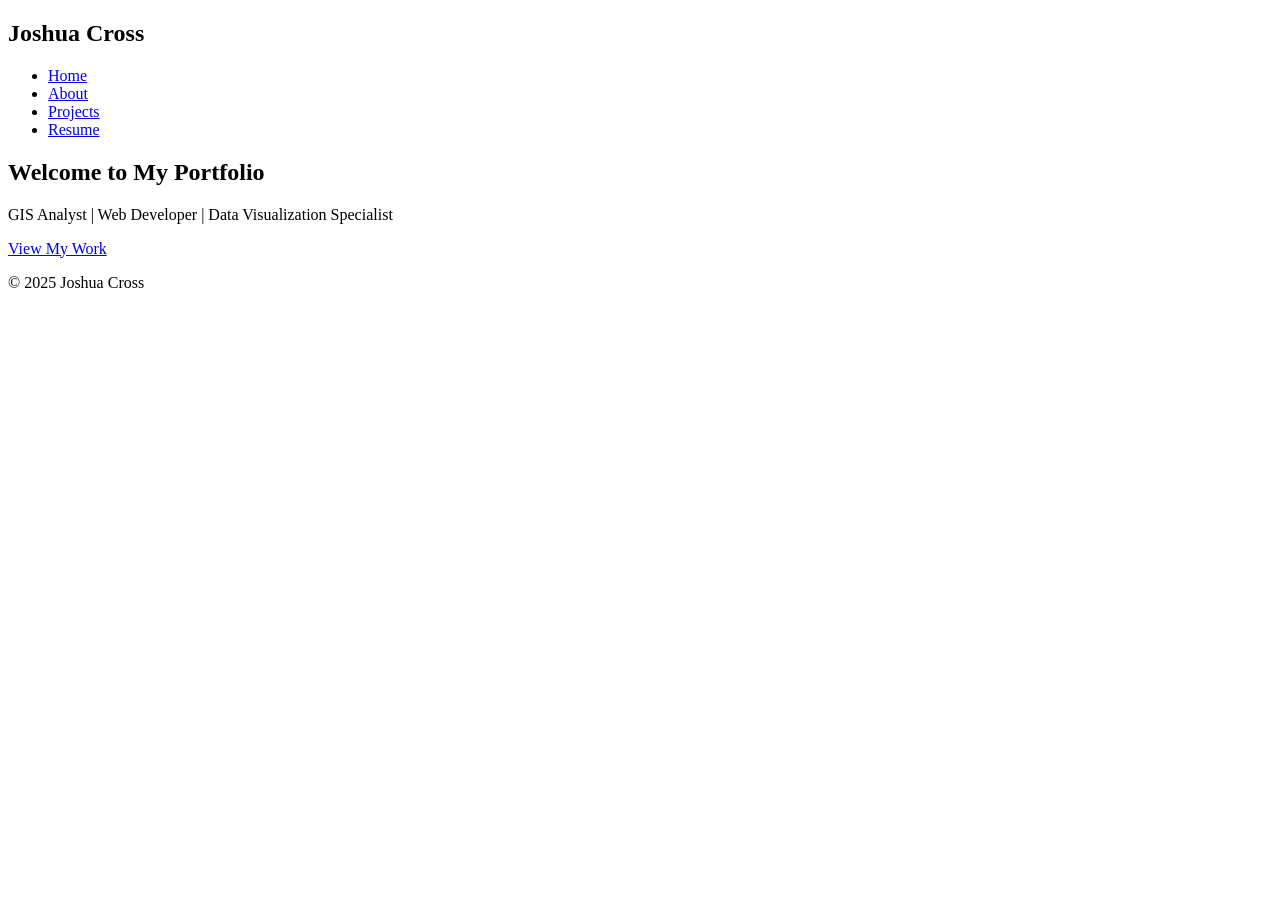
==== index.html @ 94232422 "Add files via upload" ====
<!DOCTYPE html>
<html lang="en">
<head>
  <meta charset="UTF-8">
  <meta name="viewport" content="width=device-width, initial-scale=1.0">
  <title>Joshua Cross - Portfolio</title>
  <link rel="stylesheet" href="portfolio-style.css">
</head>
<body>
  <nav>
    <div class="nav-container">
      <h1>Joshua Cross</h1>
      <ul>
        <li><a href="index.html">Home</a></li>
        <li><a href="about.html">About</a></li>
        <li><a href="projects.html">Projects</a></li>
        <li><a href="resume.html">Resume</a></li>
      </ul>
    </div>
  </nav>

  <section class="hero">
    <h2>Welcome to My Portfolio</h2>
    <p>GIS Analyst | Web Developer | Data Visualization Specialist</p>
    <a href="projects.html" class="btn">View My Work</a>
  </section>

  <footer>
    <p>&copy; 2025 Joshua Cross</p>
  </footer>
</body>
</html>
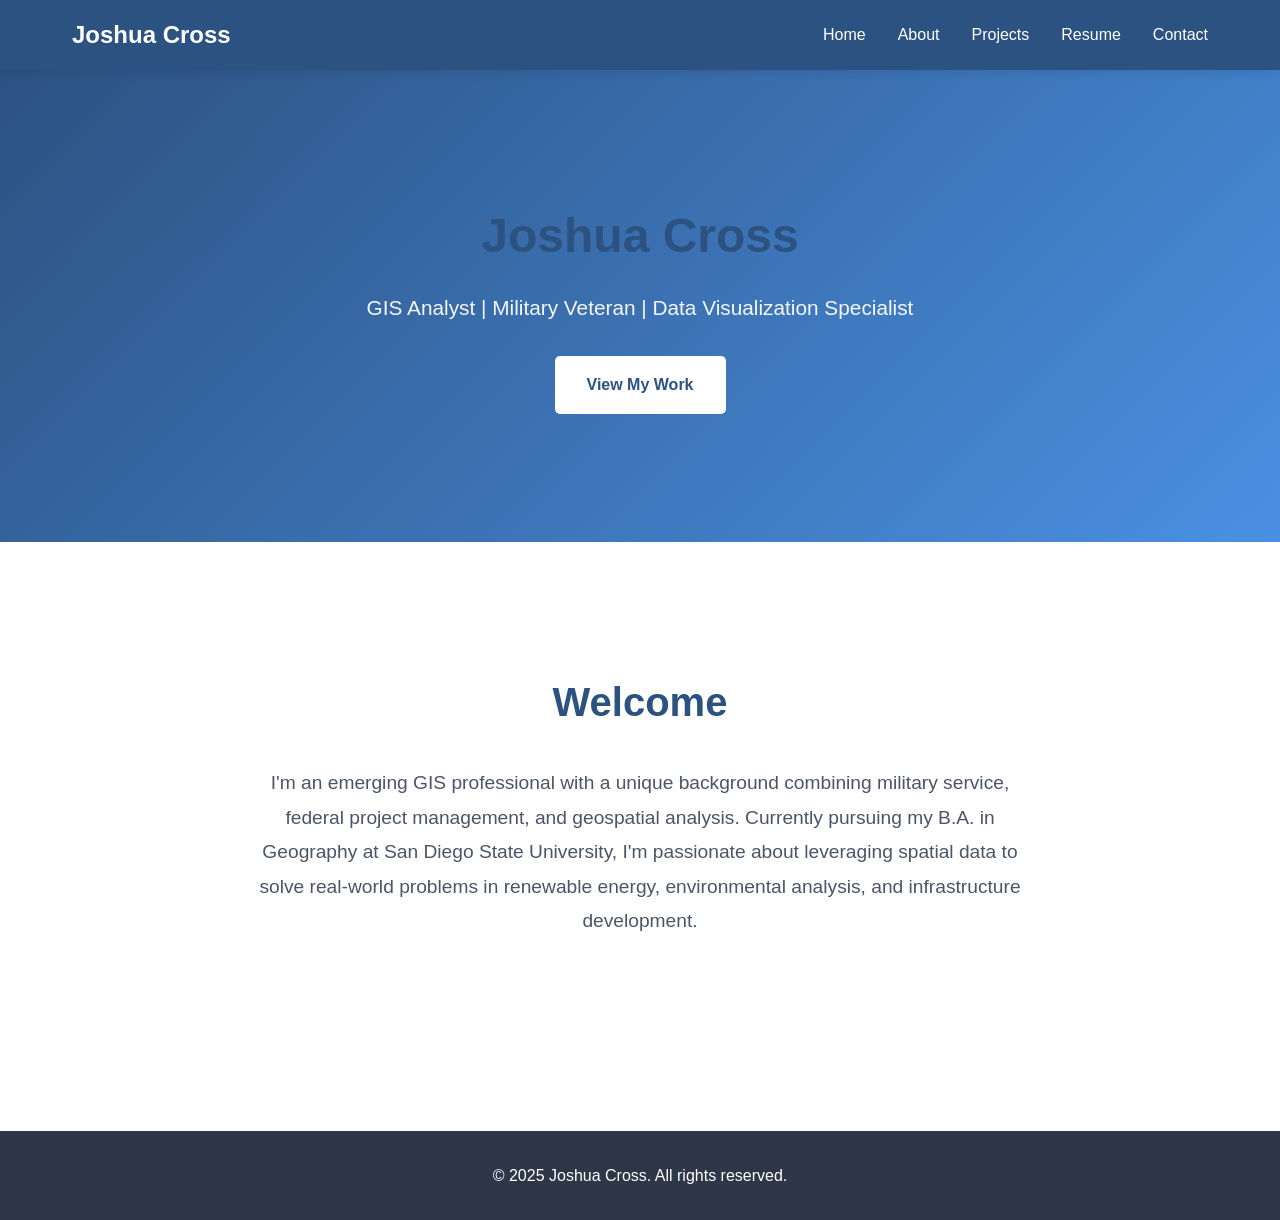
==== commit a9fc8e0b: "Add files via upload" ====
--- a/index.html
+++ b/index.html
@@ -1,32 +1,45 @@
-<!DOCTYPE html>
-<html lang="en">
-<head>
-  <meta charset="UTF-8">
-  <meta name="viewport" content="width=device-width, initial-scale=1.0">
-  <title>Joshua Cross - Portfolio</title>
-  <link rel="stylesheet" href="portfolio-style.css">
-</head>
-<body>
-  <nav>
-    <div class="nav-container">
-      <h1>Joshua Cross</h1>
-      <ul>
-        <li><a href="index.html">Home</a></li>
-        <li><a href="about.html">About</a></li>
-        <li><a href="projects.html">Projects</a></li>
-        <li><a href="resume.html">Resume</a></li>
-      </ul>
-    </div>
-  </nav>
-
-  <section class="hero">
-    <h2>Welcome to My Portfolio</h2>
-    <p>GIS Analyst | Web Developer | Data Visualization Specialist</p>
-    <a href="projects.html" class="btn">View My Work</a>
-  </section>
-
-  <footer>
-    <p>&copy; 2025 Joshua Cross</p>
-  </footer>
-</body>
-</html>+<!DOCTYPE html>
+<html lang="en">
+<head>
+  <meta charset="UTF-8">
+  <meta name="viewport" content="width=device-width, initial-scale=1.0">
+  <title>Joshua Cross - GIS Analyst Portfolio</title>
+  <link rel="stylesheet" href="portfolio-style.css">
+</head>
+<body>
+  <nav>
+    <div class="nav-container">
+      <h1>Joshua Cross</h1>
+      <ul>
+        <li><a href="index.html">Home</a></li>
+        <li><a href="about.html">About</a></li>
+        <li><a href="projects.html">Projects</a></li>
+        <li><a href="resume.html">Resume</a></li>
+        <li><a href="contact.html">Contact</a></li>
+      </ul>
+    </div>
+  </nav>
+
+  <section class="hero">
+    <h2>Joshua Cross</h2>
+    <p>GIS Analyst | Military Veteran | Data Visualization Specialist</p>
+    <a href="projects.html" class="btn">View My Work</a>
+  </section>
+
+  <div class="container">
+    <section>
+      <h2>Welcome</h2>
+      <p style="text-align: center; font-size: 1.2rem; color: #4a5568; max-width: 800px; margin: 0 auto; line-height: 1.8;">
+        I'm an emerging GIS professional with a unique background combining military service, 
+        federal project management, and geospatial analysis. Currently pursuing my B.A. in Geography 
+        at San Diego State University, I'm passionate about leveraging spatial data to solve 
+        real-world problems in renewable energy, environmental analysis, and infrastructure development.
+      </p>
+    </section>
+  </div>
+
+  <footer>
+    <p>&copy; 2025 Joshua Cross. All rights reserved.</p>
+  </footer>
+</body>
+</html>
--- a/portfolio-style.css
+++ b/portfolio-style.css
@@ -0,0 +1,379 @@
+/* Portfolio Website Styles - Professional Blue/Gray Theme */
+
+* {
+  margin: 0;
+  padding: 0;
+  box-sizing: border-box;
+}
+
+:root {
+  --primary-blue: #2c5282;
+  --secondary-blue: #4a90e2;
+  --dark-gray: #2d3748;
+  --medium-gray: #4a5568;
+  --light-gray: #e2e8f0;
+  --accent-blue: #3182ce;
+  --white: #ffffff;
+  --text-dark: #1a202c;
+}
+
+body {
+  font-family: 'Segoe UI', Tahoma, Geneva, Verdana, sans-serif;
+  line-height: 1.6;
+  color: var(--text-dark);
+  background-color: var(--white);
+}
+
+/* Navigation */
+nav {
+  background-color: var(--primary-blue);
+  padding: 1rem 0;
+  box-shadow: 0 2px 10px rgba(0,0,0,0.1);
+  position: sticky;
+  top: 0;
+  z-index: 100;
+}
+
+.nav-container {
+  max-width: 1200px;
+  margin: 0 auto;
+  padding: 0 2rem;
+  display: flex;
+  justify-content: space-between;
+  align-items: center;
+}
+
+nav h1 {
+  color: var(--white);
+  font-size: 1.5rem;
+  font-weight: 600;
+}
+
+nav ul {
+  list-style: none;
+  display: flex;
+  gap: 2rem;
+}
+
+nav a {
+  color: var(--white);
+  text-decoration: none;
+  font-weight: 500;
+  transition: color 0.3s;
+  font-size: 1rem;
+}
+
+nav a:hover {
+  color: var(--light-gray);
+}
+
+/* Hero Section */
+.hero {
+  background: linear-gradient(135deg, var(--primary-blue) 0%, var(--secondary-blue) 100%);
+  color: var(--white);
+  text-align: center;
+  padding: 8rem 2rem;
+}
+
+.hero h2 {
+  font-size: 3rem;
+  margin-bottom: 1rem;
+  font-weight: 700;
+}
+
+.hero p {
+  font-size: 1.3rem;
+  margin-bottom: 2rem;
+  opacity: 0.95;
+}
+
+.btn {
+  display: inline-block;
+  background-color: var(--white);
+  color: var(--primary-blue);
+  padding: 1rem 2rem;
+  border-radius: 5px;
+  text-decoration: none;
+  font-weight: 600;
+  transition: transform 0.3s, box-shadow 0.3s;
+}
+
+.btn:hover {
+  transform: translateY(-2px);
+  box-shadow: 0 5px 20px rgba(0,0,0,0.2);
+}
+
+/* Container */
+.container {
+  max-width: 1200px;
+  margin: 0 auto;
+  padding: 4rem 2rem;
+}
+
+/* Section Styles */
+section {
+  margin-bottom: 4rem;
+}
+
+h2 {
+  color: var(--primary-blue);
+  font-size: 2.5rem;
+  margin-bottom: 2rem;
+  text-align: center;
+  font-weight: 600;
+}
+
+h3 {
+  color: var(--dark-gray);
+  font-size: 1.5rem;
+  margin-bottom: 1rem;
+  font-weight: 600;
+}
+
+/* About Section */
+.about-content {
+  display: grid;
+  grid-template-columns: 1fr 1fr;
+  gap: 3rem;
+  align-items: start;
+}
+
+.about-text {
+  font-size: 1.1rem;
+  line-height: 1.8;
+  color: var(--medium-gray);
+}
+
+.skills-list {
+  list-style: none;
+  display: grid;
+  grid-template-columns: 1fr 1fr;
+  gap: 1rem;
+}
+
+.skills-list li {
+  background-color: var(--light-gray);
+  padding: 0.8rem 1rem;
+  border-radius: 5px;
+  color: var(--dark-gray);
+  font-weight: 500;
+}
+
+.skills-list li:before {
+  content: "✓ ";
+  color: var(--accent-blue);
+  font-weight: bold;
+  margin-right: 0.5rem;
+}
+
+/* Projects Grid */
+.projects-grid {
+  display: grid;
+  grid-template-columns: repeat(auto-fit, minmax(300px, 1fr));
+  gap: 2rem;
+  margin-top: 3rem;
+}
+
+.project-card {
+  background-color: var(--white);
+  border-radius: 10px;
+  box-shadow: 0 4px 15px rgba(0,0,0,0.1);
+  overflow: hidden;
+  transition: transform 0.3s, box-shadow 0.3s;
+}
+
+.project-card:hover {
+  transform: translateY(-5px);
+  box-shadow: 0 8px 25px rgba(0,0,0,0.15);
+}
+
+.project-header {
+  background: linear-gradient(135deg, var(--primary-blue) 0%, var(--secondary-blue) 100%);
+  color: var(--white);
+  padding: 1.5rem;
+}
+
+.project-header h3 {
+  color: var(--white);
+  margin-bottom: 0.5rem;
+}
+
+.project-body {
+  padding: 1.5rem;
+}
+
+.project-body p {
+  color: var(--medium-gray);
+  margin-bottom: 1rem;
+  line-height: 1.6;
+}
+
+.project-link {
+  display: inline-block;
+  color: var(--accent-blue);
+  text-decoration: none;
+  font-weight: 600;
+  transition: color 0.3s;
+}
+
+.project-link:hover {
+  color: var(--primary-blue);
+}
+
+.project-status {
+  display: inline-block;
+  background-color: var(--light-gray);
+  color: var(--dark-gray);
+  padding: 0.3rem 0.8rem;
+  border-radius: 15px;
+  font-size: 0.85rem;
+  font-weight: 500;
+}
+
+/* Resume Section */
+.resume-section {
+  background-color: var(--light-gray);
+  padding: 2rem;
+  border-radius: 10px;
+  margin-bottom: 3rem;
+}
+
+.resume-section h3 {
+  color: var(--primary-blue);
+  border-bottom: 2px solid var(--accent-blue);
+  padding-bottom: 0.5rem;
+  margin-bottom: 1.5rem;
+}
+
+.job {
+  margin-bottom: 2rem;
+  padding-bottom: 1.5rem;
+  border-bottom: 1px solid #cbd5e0;
+}
+
+.job:last-child {
+  border-bottom: none;
+}
+
+.job-header {
+  display: flex;
+  justify-content: space-between;
+  align-items: baseline;
+  margin-bottom: 0.5rem;
+}
+
+.job-title {
+  font-size: 1.2rem;
+  color: var(--dark-gray);
+  font-weight: 600;
+}
+
+.job-company {
+  color: var(--accent-blue);
+  font-weight: 500;
+}
+
+.job-date {
+  color: var(--medium-gray);
+  font-style: italic;
+}
+
+.job-description {
+  color: var(--medium-gray);
+  line-height: 1.6;
+  margin-top: 0.5rem;
+}
+
+.job-description ul {
+  margin-left: 1.5rem;
+  margin-top: 0.5rem;
+}
+
+.job-description li {
+  margin-bottom: 0.5rem;
+}
+
+/* Contact Section */
+.contact-info {
+  text-align: center;
+  background-color: var(--light-gray);
+  padding: 3rem;
+  border-radius: 10px;
+}
+
+.contact-links {
+  display: flex;
+  justify-content: center;
+  gap: 2rem;
+  margin-top: 2rem;
+  flex-wrap: wrap;
+}
+
+.contact-btn {
+  display: inline-flex;
+  align-items: center;
+  background-color: var(--primary-blue);
+  color: var(--white);
+  padding: 1rem 2rem;
+  border-radius: 5px;
+  text-decoration: none;
+  font-weight: 600;
+  transition: background-color 0.3s, transform 0.3s;
+}
+
+.contact-btn:hover {
+  background-color: var(--accent-blue);
+  transform: translateY(-2px);
+}
+
+/* Footer */
+footer {
+  background-color: var(--dark-gray);
+  color: var(--white);
+  text-align: center;
+  padding: 2rem;
+  margin-top: 4rem;
+}
+
+/* Responsive Design */
+@media (max-width: 768px) {
+  .nav-container {
+    flex-direction: column;
+    gap: 1rem;
+  }
+  
+  nav ul {
+    flex-wrap: wrap;
+    justify-content: center;
+  }
+  
+  .hero h2 {
+    font-size: 2rem;
+  }
+  
+  .hero p {
+    font-size: 1.1rem;
+  }
+  
+  .about-content {
+    grid-template-columns: 1fr;
+  }
+  
+  .skills-list {
+    grid-template-columns: 1fr;
+  }
+  
+  .projects-grid {
+    grid-template-columns: 1fr;
+  }
+  
+  .job-header {
+    flex-direction: column;
+    align-items: flex-start;
+  }
+  
+  .contact-links {
+    flex-direction: column;
+    gap: 1rem;
+  }
+}
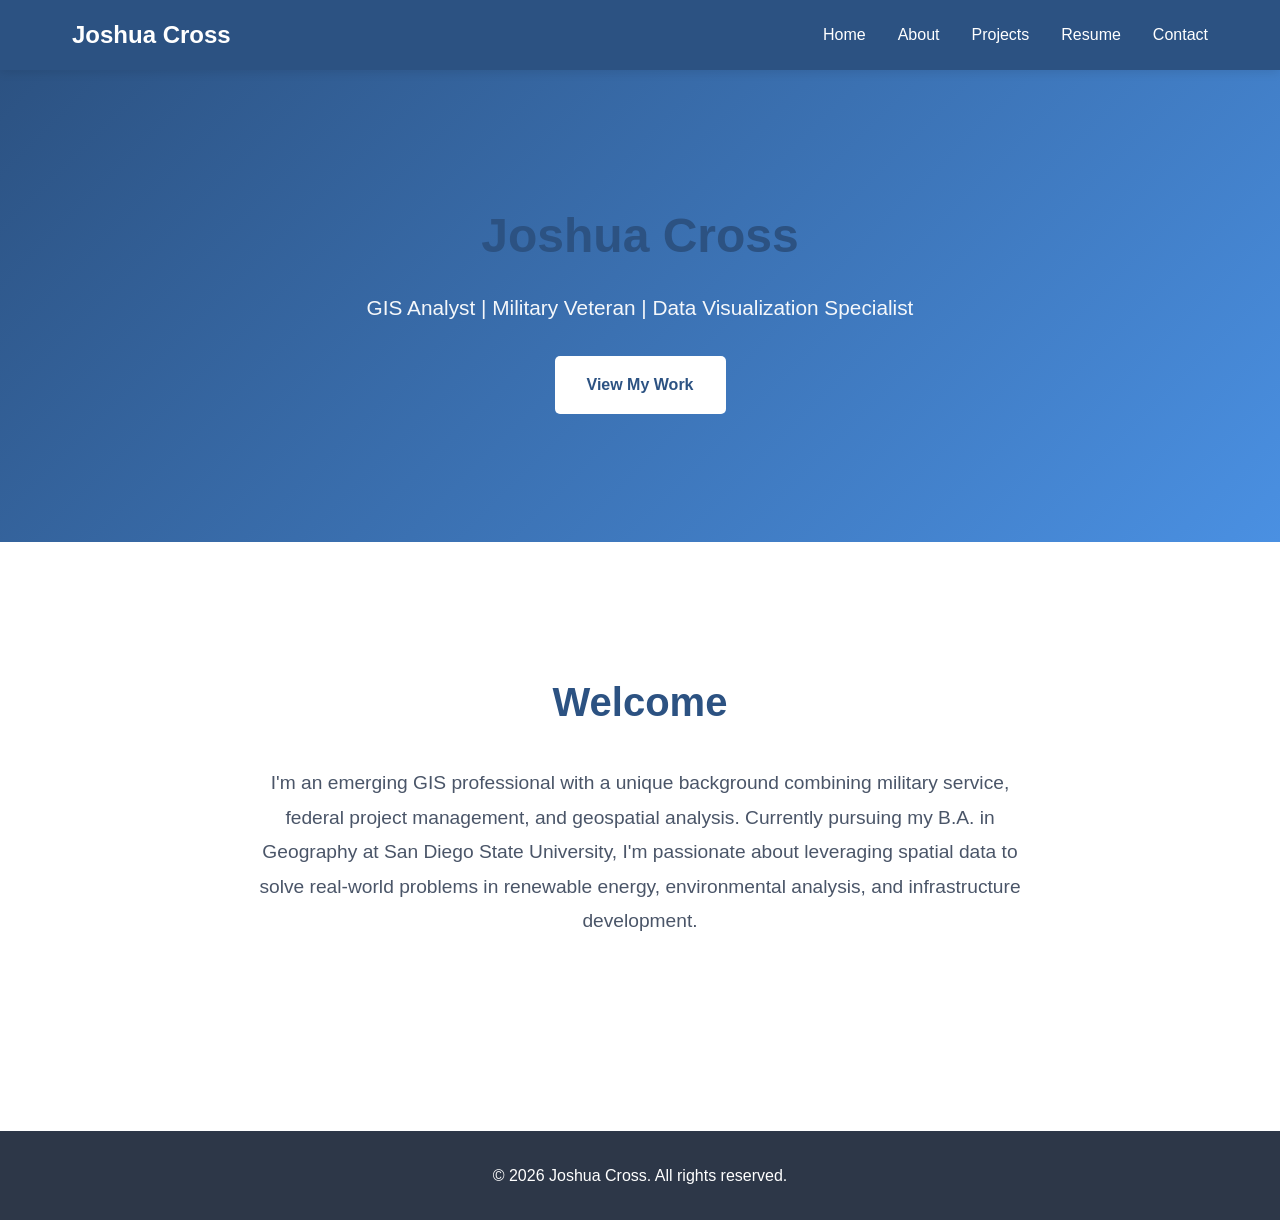
==== commit b3696b9b: "Update copyright year in footer to 2026" ====
--- a/index.html
+++ b/index.html
@@ -39,7 +39,7 @@
   </div>
 
   <footer>
-    <p>&copy; 2025 Joshua Cross. All rights reserved.</p>
+    <p>&copy; 2026 Joshua Cross. All rights reserved.</p>
   </footer>
 </body>
 </html>
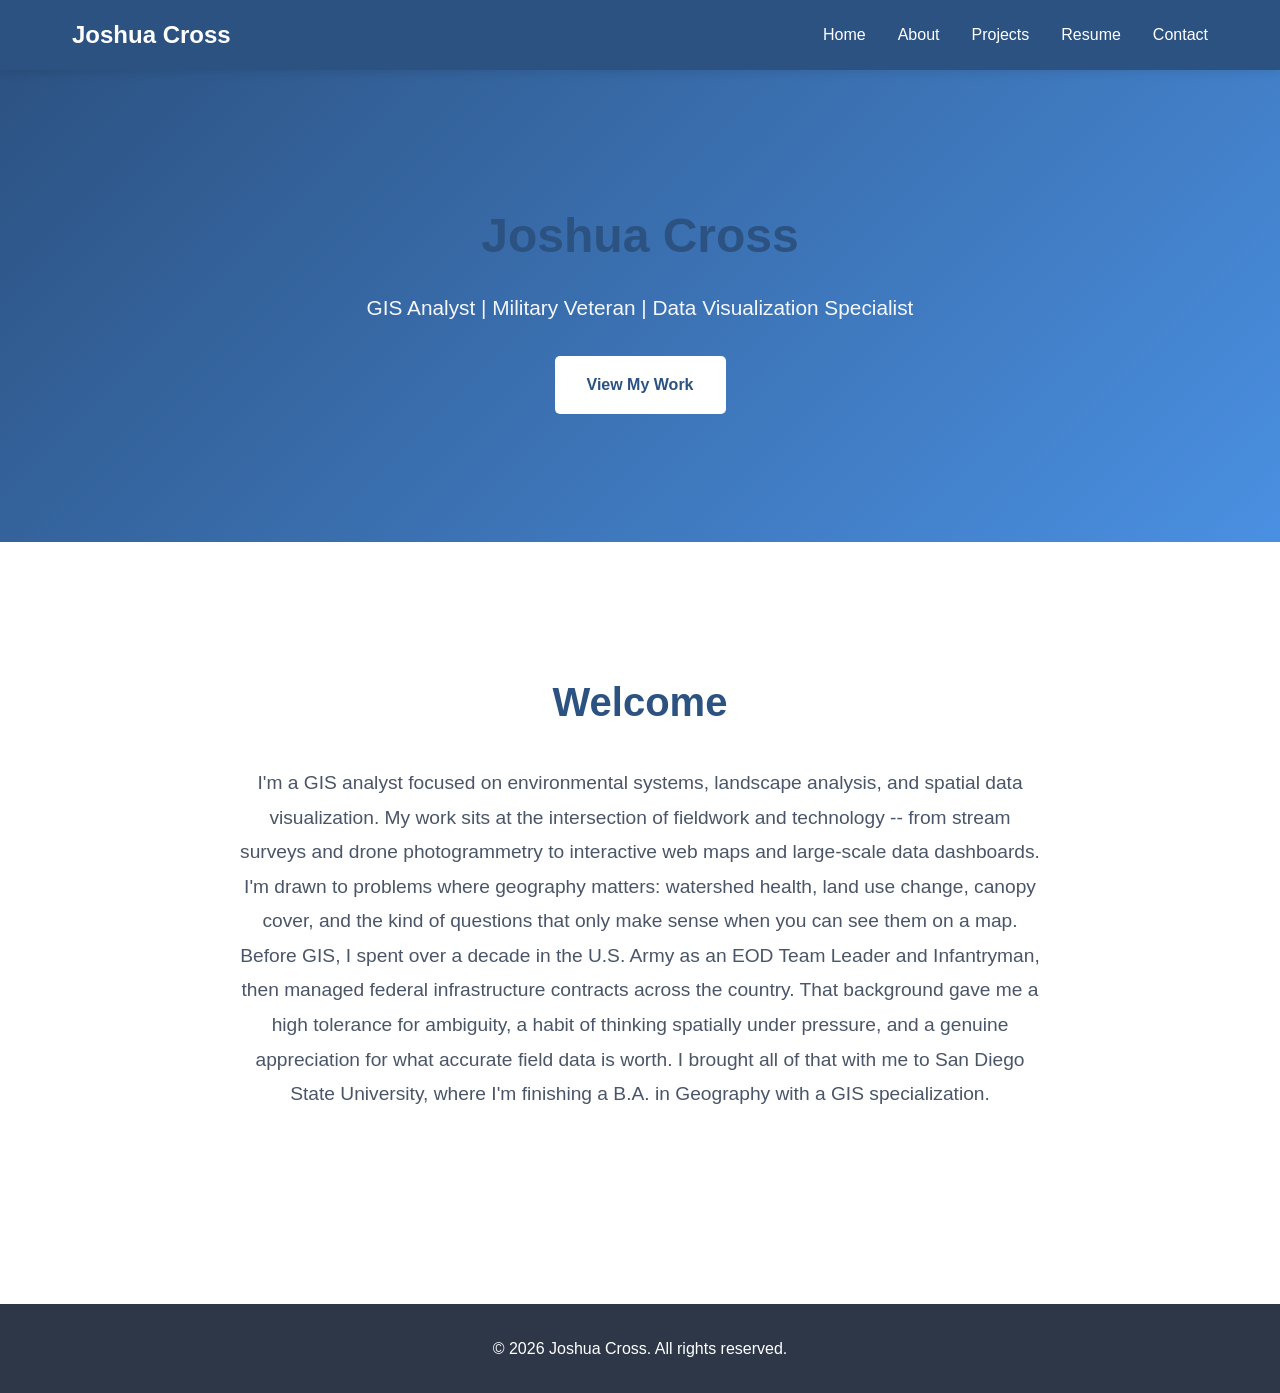
==== commit 86354582: "Revise personal introduction in index.html" ====
--- a/index.html
+++ b/index.html
@@ -30,10 +30,18 @@
     <section>
       <h2>Welcome</h2>
       <p style="text-align: center; font-size: 1.2rem; color: #4a5568; max-width: 800px; margin: 0 auto; line-height: 1.8;">
-        I'm an emerging GIS professional with a unique background combining military service, 
-        federal project management, and geospatial analysis. Currently pursuing my B.A. in Geography 
-        at San Diego State University, I'm passionate about leveraging spatial data to solve 
-        real-world problems in renewable energy, environmental analysis, and infrastructure development.
+        I'm a GIS analyst focused on environmental systems, landscape analysis,
+        and spatial data visualization. My work sits at the intersection of 
+        fieldwork and technology -- from stream surveys and drone photogrammetry 
+        to interactive web maps and large-scale data dashboards. I'm drawn to problems 
+        where geography matters: watershed health, land use change, canopy cover, 
+        and the kind of questions that only make sense when you can see them on a map.
+        Before GIS, I spent over a decade in the U.S. Army as an EOD Team Leader and Infantryman, 
+        then managed federal infrastructure contracts across the country. That background 
+        gave me a high tolerance for ambiguity, a habit of thinking spatially under pressure, 
+        and a genuine appreciation for what accurate field data is worth. I brought all of 
+        that with me to San Diego State University, where I'm finishing a B.A. in Geography 
+        with a GIS specialization.
       </p>
     </section>
   </div>
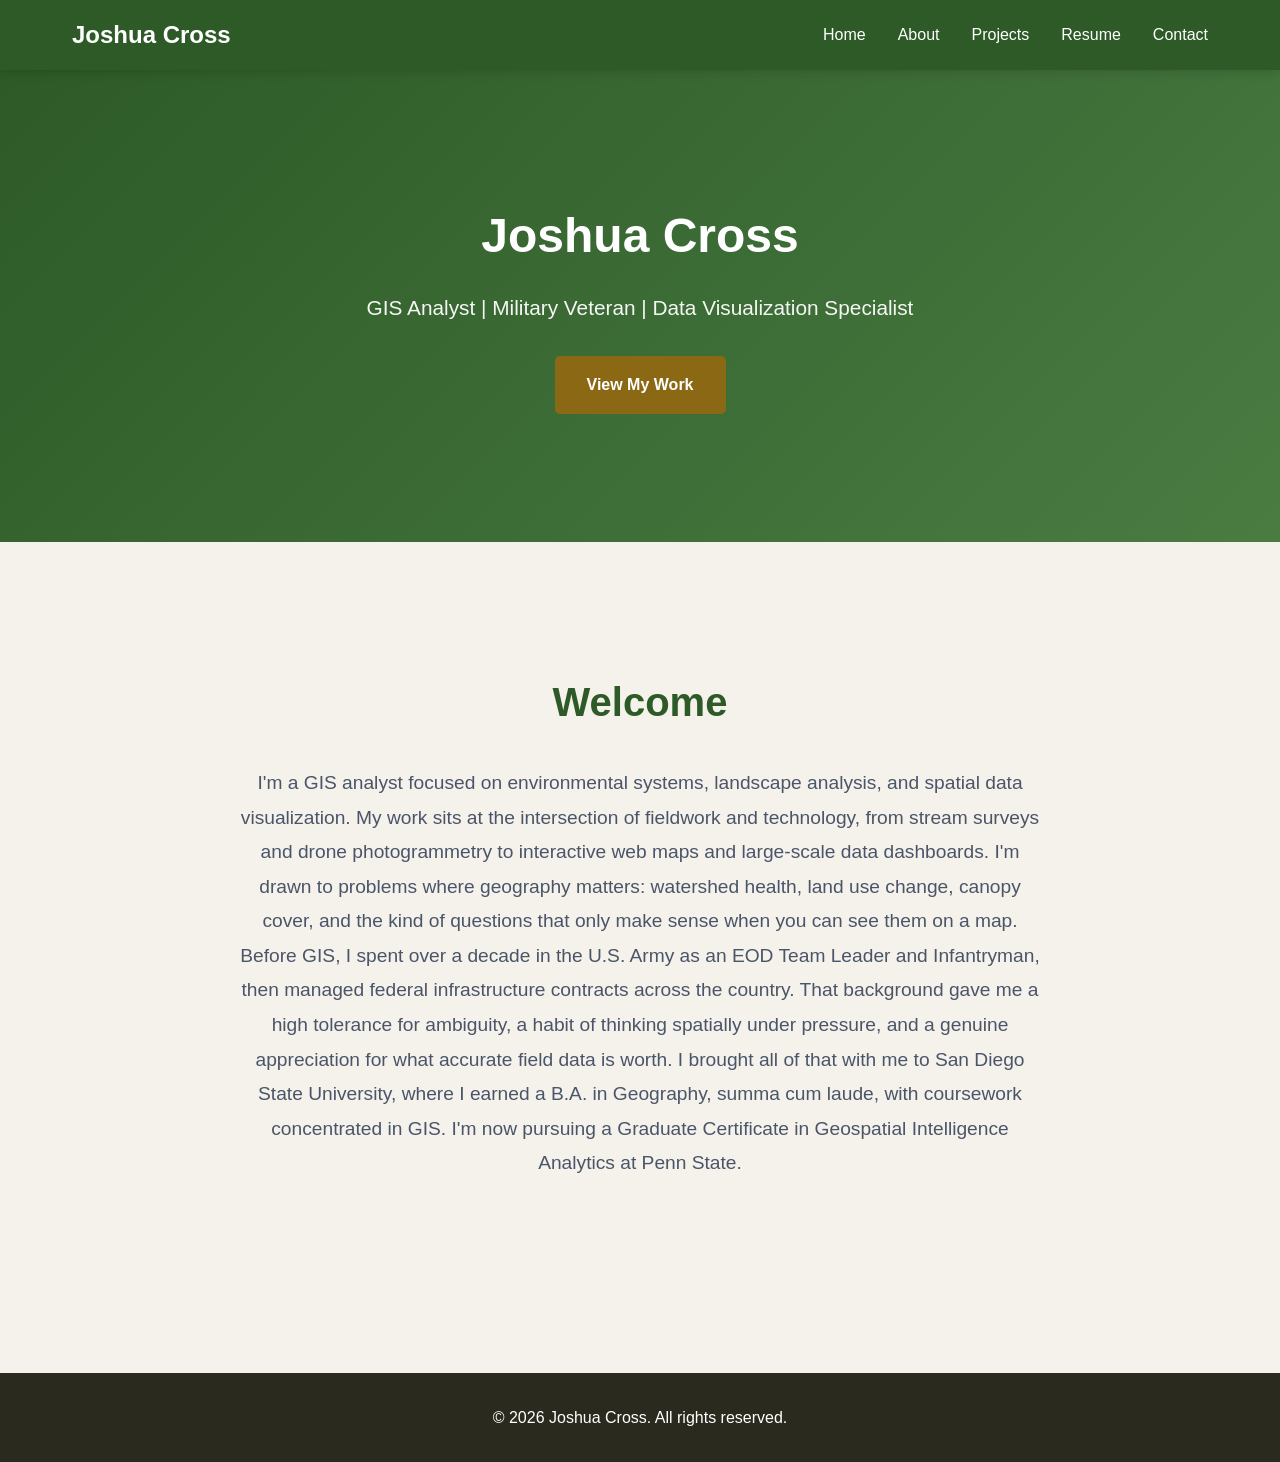
==== commit 96cc216b: "Update graduation status, add Penn State GEOINT certificate, move to Spokane, feature SIGACTS Co-Aut" ====
--- a/index.html
+++ b/index.html
@@ -32,7 +32,7 @@
       <p style="text-align: center; font-size: 1.2rem; color: #4a5568; max-width: 800px; margin: 0 auto; line-height: 1.8;">
         I'm a GIS analyst focused on environmental systems, landscape analysis,
         and spatial data visualization. My work sits at the intersection of 
-        fieldwork and technology -- from stream surveys and drone photogrammetry 
+        fieldwork and technology, from stream surveys and drone photogrammetry
         to interactive web maps and large-scale data dashboards. I'm drawn to problems 
         where geography matters: watershed health, land use change, canopy cover, 
         and the kind of questions that only make sense when you can see them on a map.
@@ -40,8 +40,9 @@
         then managed federal infrastructure contracts across the country. That background 
         gave me a high tolerance for ambiguity, a habit of thinking spatially under pressure, 
         and a genuine appreciation for what accurate field data is worth. I brought all of 
-        that with me to San Diego State University, where I'm finishing a B.A. in Geography 
-        with a GIS specialization.
+        that with me to San Diego State University, where I earned a B.A. in Geography,
+        summa cum laude, with coursework concentrated in GIS. I'm now pursuing a Graduate
+        Certificate in Geospatial Intelligence Analytics at Penn State.
       </p>
     </section>
   </div>
--- a/portfolio-style.css
+++ b/portfolio-style.css
@@ -1,4 +1,4 @@
-/* Portfolio Website Styles - Professional Blue/Gray Theme */
+/* Portfolio Website Styles - Forest Green / Earth Brown Theme */
 
 * {
   margin: 0;
@@ -7,28 +7,31 @@
 }
 
 :root {
-  --primary-blue: #2c5282;
-  --secondary-blue: #4a90e2;
-  --dark-gray: #2d3748;
-  --medium-gray: #4a5568;
-  --light-gray: #e2e8f0;
-  --accent-blue: #3182ce;
+  --primary-green: #2d5a27;
+  --secondary-green: #4a7c42;
+  --dark-gray: #2a2a1e;
+  --medium-gray: #4a4a38;
+  --light-surface: #eae6dd;
+  --accent-brown: #8b6914;
+  --accent-tan: #c49a3c;
   --white: #ffffff;
-  --text-dark: #1a202c;
+  --bg: #f5f2ec;
+  --text-dark: #1e1e16;
+  --border: #c8c2b0;
 }
 
 body {
   font-family: 'Segoe UI', Tahoma, Geneva, Verdana, sans-serif;
   line-height: 1.6;
   color: var(--text-dark);
-  background-color: var(--white);
+  background-color: var(--bg);
 }
 
 /* Navigation */
 nav {
-  background-color: var(--primary-blue);
+  background-color: var(--primary-green);
   padding: 1rem 0;
-  box-shadow: 0 2px 10px rgba(0,0,0,0.1);
+  box-shadow: 0 2px 10px rgba(0,0,0,0.15);
   position: sticky;
   top: 0;
   z-index: 100;
@@ -64,12 +67,12 @@
 }
 
 nav a:hover {
-  color: var(--light-gray);
+  color: var(--accent-tan);
 }
 
 /* Hero Section */
 .hero {
-  background: linear-gradient(135deg, var(--primary-blue) 0%, var(--secondary-blue) 100%);
+  background: linear-gradient(135deg, var(--primary-green) 0%, var(--secondary-green) 100%);
   color: var(--white);
   text-align: center;
   padding: 8rem 2rem;
@@ -79,6 +82,7 @@
   font-size: 3rem;
   margin-bottom: 1rem;
   font-weight: 700;
+  color: var(--white);
 }
 
 .hero p {
@@ -89,16 +93,17 @@
 
 .btn {
   display: inline-block;
-  background-color: var(--white);
-  color: var(--primary-blue);
+  background-color: var(--accent-brown);
+  color: var(--white);
   padding: 1rem 2rem;
   border-radius: 5px;
   text-decoration: none;
   font-weight: 600;
-  transition: transform 0.3s, box-shadow 0.3s;
+  transition: transform 0.3s, box-shadow 0.3s, background-color 0.3s;
 }
 
 .btn:hover {
+  background-color: var(--accent-tan);
   transform: translateY(-2px);
   box-shadow: 0 5px 20px rgba(0,0,0,0.2);
 }
@@ -116,7 +121,7 @@
 }
 
 h2 {
-  color: var(--primary-blue);
+  color: var(--primary-green);
   font-size: 2.5rem;
   margin-bottom: 2rem;
   text-align: center;
@@ -144,6 +149,36 @@
   color: var(--medium-gray);
 }
 
+/* Skills Categories */
+.skills-categories {
+  display: flex;
+  flex-direction: column;
+  gap: 1.5rem;
+}
+
+.skill-category {
+  background-color: var(--light-surface);
+  border-left: 4px solid var(--primary-green);
+  border-radius: 0 6px 6px 0;
+  padding: 1rem 1.25rem;
+}
+
+.skill-category h4 {
+  color: var(--primary-green);
+  font-size: 0.85rem;
+  font-weight: 700;
+  text-transform: uppercase;
+  letter-spacing: 0.06em;
+  margin-bottom: 0.6rem;
+}
+
+.skill-category p {
+  color: var(--medium-gray);
+  font-size: 0.95rem;
+  line-height: 1.6;
+}
+
+/* Legacy flat skills list -- kept for any pages still using it */
 .skills-list {
   list-style: none;
   display: grid;
@@ -152,7 +187,7 @@
 }
 
 .skills-list li {
-  background-color: var(--light-gray);
+  background-color: var(--light-surface);
   padding: 0.8rem 1rem;
   border-radius: 5px;
   color: var(--dark-gray);
@@ -161,7 +196,7 @@
 
 .skills-list li:before {
   content: "✓ ";
-  color: var(--accent-blue);
+  color: var(--primary-green);
   font-weight: bold;
   margin-right: 0.5rem;
 }
@@ -177,18 +212,18 @@
 .project-card {
   background-color: var(--white);
   border-radius: 10px;
-  box-shadow: 0 4px 15px rgba(0,0,0,0.1);
+  box-shadow: 0 4px 15px rgba(0,0,0,0.08);
   overflow: hidden;
   transition: transform 0.3s, box-shadow 0.3s;
 }
 
 .project-card:hover {
   transform: translateY(-5px);
-  box-shadow: 0 8px 25px rgba(0,0,0,0.15);
+  box-shadow: 0 8px 25px rgba(0,0,0,0.13);
 }
 
 .project-header {
-  background: linear-gradient(135deg, var(--primary-blue) 0%, var(--secondary-blue) 100%);
+  background: linear-gradient(135deg, var(--primary-green) 0%, var(--secondary-green) 100%);
   color: var(--white);
   padding: 1.5rem;
 }
@@ -210,19 +245,19 @@
 
 .project-link {
   display: inline-block;
-  color: var(--accent-blue);
+  color: var(--accent-brown);
   text-decoration: none;
   font-weight: 600;
   transition: color 0.3s;
 }
 
 .project-link:hover {
-  color: var(--primary-blue);
+  color: var(--primary-green);
 }
 
 .project-status {
   display: inline-block;
-  background-color: var(--light-gray);
+  background-color: var(--light-surface);
   color: var(--dark-gray);
   padding: 0.3rem 0.8rem;
   border-radius: 15px;
@@ -232,15 +267,15 @@
 
 /* Resume Section */
 .resume-section {
-  background-color: var(--light-gray);
+  background-color: var(--light-surface);
   padding: 2rem;
   border-radius: 10px;
   margin-bottom: 3rem;
 }
 
 .resume-section h3 {
-  color: var(--primary-blue);
-  border-bottom: 2px solid var(--accent-blue);
+  color: var(--primary-green);
+  border-bottom: 2px solid var(--accent-brown);
   padding-bottom: 0.5rem;
   margin-bottom: 1.5rem;
 }
@@ -248,7 +283,7 @@
 .job {
   margin-bottom: 2rem;
   padding-bottom: 1.5rem;
-  border-bottom: 1px solid #cbd5e0;
+  border-bottom: 1px solid var(--border);
 }
 
 .job:last-child {
@@ -269,7 +304,7 @@
 }
 
 .job-company {
-  color: var(--accent-blue);
+  color: var(--accent-brown);
   font-weight: 500;
 }
 
@@ -296,7 +331,7 @@
 /* Contact Section */
 .contact-info {
   text-align: center;
-  background-color: var(--light-gray);
+  background-color: var(--light-surface);
   padding: 3rem;
   border-radius: 10px;
 }
@@ -312,7 +347,7 @@
 .contact-btn {
   display: inline-flex;
   align-items: center;
-  background-color: var(--primary-blue);
+  background-color: var(--primary-green);
   color: var(--white);
   padding: 1rem 2rem;
   border-radius: 5px;
@@ -322,7 +357,7 @@
 }
 
 .contact-btn:hover {
-  background-color: var(--accent-blue);
+  background-color: var(--secondary-green);
   transform: translateY(-2px);
 }
 
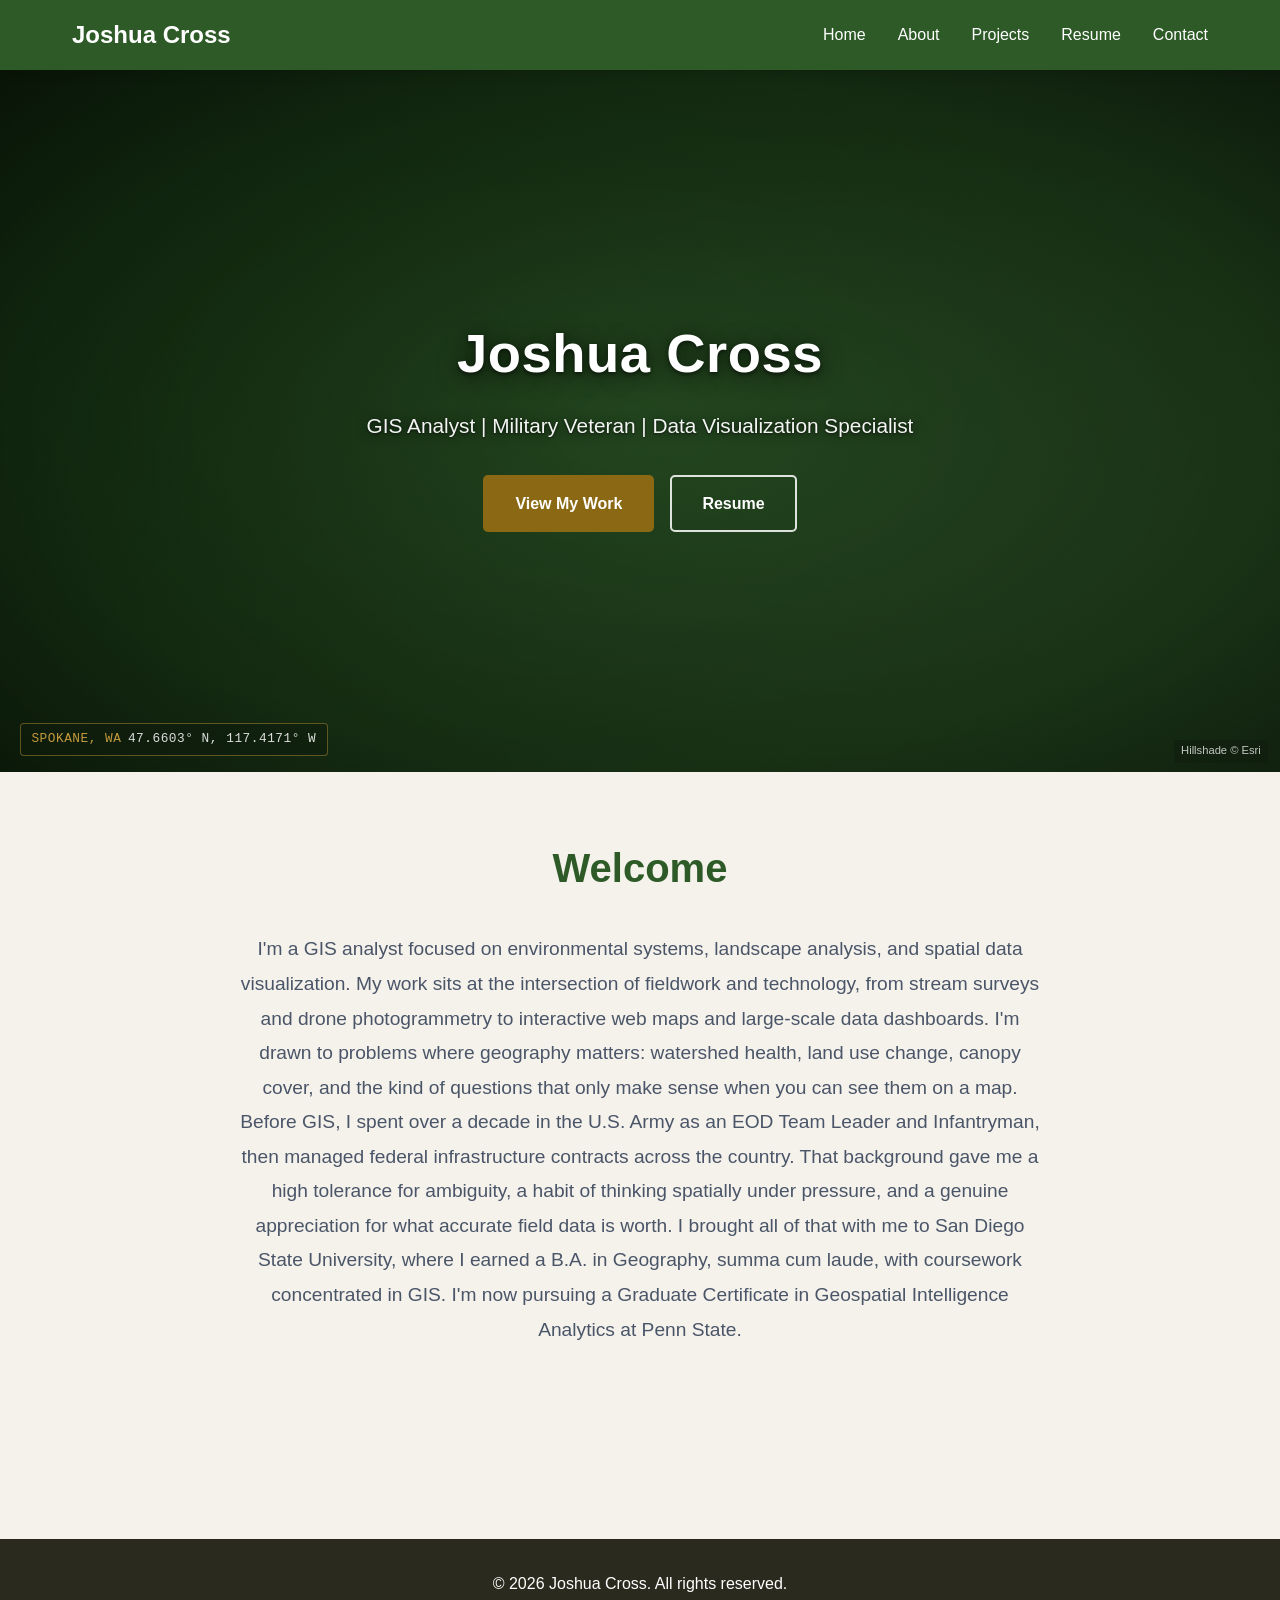
==== commit 79a406a4: "Make the drifting hillshade map hero the home page Co-Authored-By: Claude Opus 5.5 <noreply@anthropi" ====
--- a/index.html
+++ b/index.html
@@ -5,6 +5,123 @@
   <meta name="viewport" content="width=device-width, initial-scale=1.0">
   <title>Joshua Cross - GIS Analyst Portfolio</title>
   <link rel="stylesheet" href="portfolio-style.css">
+  <link rel="stylesheet" href="sigacts/lib/leaflet.css">
+  <script src="sigacts/lib/leaflet.js"></script>
+  <style>
+    /* ===== MAP HERO ===== */
+    .map-hero {
+      position: relative;
+      height: 78vh;
+      min-height: 480px;
+      max-height: 760px;
+      overflow: hidden;
+      /* Fallback if map tiles can't load: the original green gradient */
+      background: linear-gradient(135deg, var(--primary-green) 0%, var(--secondary-green) 100%);
+      color: var(--white);
+    }
+    #hero-map {
+      position: absolute;
+      inset: 0;
+      z-index: 0;
+      background: transparent;
+      pointer-events: none;           /* map is decorative; page scrolls normally */
+    }
+    /* Grayscale hillshade tinted into the site's forest-green palette */
+    #hero-map .leaflet-tile-pane {
+      filter: sepia(0.3) saturate(0.9) contrast(1.6) brightness(0.92);
+    }
+    .map-hero .tint {
+      position: absolute;
+      inset: 0;
+      z-index: 1;
+      background:
+        radial-gradient(ellipse at center, rgba(20,40,18,0.22) 0%, rgba(20,40,18,0.5) 70%, rgba(15,28,13,0.7) 100%),
+        linear-gradient(135deg, rgba(45,90,39,0.45) 0%, rgba(74,124,66,0.28) 100%);
+      mix-blend-mode: multiply;
+      pointer-events: none;
+    }
+    .map-hero .shade {
+      position: absolute;
+      inset: 0;
+      z-index: 1;
+      background: radial-gradient(ellipse at center, rgba(0,0,0,0) 0%, rgba(0,0,0,0.22) 100%);
+      pointer-events: none;
+    }
+    .hero-content {
+      position: relative;
+      z-index: 2;
+      height: 100%;
+      display: flex;
+      flex-direction: column;
+      align-items: center;
+      justify-content: center;
+      text-align: center;
+      padding: 0 1.5rem;
+    }
+    .hero-content h2 {
+      color: var(--white);
+      font-size: 3.4rem;
+      font-weight: 700;
+      margin-bottom: 0.75rem;
+      letter-spacing: 0.01em;
+      text-shadow: 0 2px 4px rgba(0,0,0,0.5), 0 2px 22px rgba(0,0,0,0.65);
+    }
+    .hero-content p {
+      font-size: 1.3rem;
+      margin-bottom: 2rem;
+      opacity: 0.95;
+      text-shadow: 0 1px 3px rgba(0,0,0,0.6), 0 1px 14px rgba(0,0,0,0.7);
+    }
+    .hero-actions { display: flex; align-items: center; gap: 1rem; flex-wrap: wrap; justify-content: center; }
+    .btn-outline {
+      display: inline-block;
+      padding: calc(1rem - 2px) calc(2rem - 2px);
+      border-radius: 5px;
+      border: 2px solid rgba(255,255,255,0.85);
+      color: var(--white);
+      text-decoration: none;
+      font-weight: 600;
+      transition: background-color 0.3s, transform 0.3s;
+    }
+    .btn-outline:hover { background-color: rgba(255,255,255,0.12); transform: translateY(-2px); }
+
+    /* Live coordinate readout, like a map's cursor position box */
+    .coord-readout {
+      position: absolute;
+      left: 1.25rem;
+      bottom: 1rem;
+      z-index: 2;
+      font-family: 'Consolas', 'SFMono-Regular', Menlo, monospace;
+      font-size: 0.8rem;
+      letter-spacing: 0.04em;
+      color: rgba(255,255,255,0.85);
+      background: rgba(15,28,13,0.55);
+      border: 1px solid rgba(196,154,60,0.45);
+      border-radius: 4px;
+      padding: 0.35rem 0.65rem;
+    }
+    .coord-readout .label { color: var(--accent-tan); margin-right: 0.4rem; }
+
+    /* Tile credit, kept above the tint so it stays readable */
+    .map-credit {
+      position: absolute;
+      right: 0.75rem;
+      bottom: 0.6rem;
+      z-index: 2;
+      font-size: 0.7rem;
+      color: rgba(255,255,255,0.75);
+      background: rgba(15,28,13,0.55);
+      padding: 0.15rem 0.45rem;
+      border-radius: 3px;
+    }
+
+    @media (max-width: 768px) {
+      .map-hero { height: 70vh; min-height: 420px; }
+      .hero-content h2 { font-size: 2.3rem; }
+      .hero-content p { font-size: 1.05rem; }
+      .coord-readout { font-size: 0.7rem; left: 0.75rem; bottom: 0.75rem; }
+    }
+  </style>
 </head>
 <body>
   <nav>
@@ -20,10 +137,22 @@
     </div>
   </nav>
 
-  <section class="hero">
-    <h2>Joshua Cross</h2>
-    <p>GIS Analyst | Military Veteran | Data Visualization Specialist</p>
-    <a href="projects.html" class="btn">View My Work</a>
+  <section class="map-hero" style="margin-bottom: 0;">
+    <div id="hero-map" aria-hidden="true"></div>
+    <div class="tint"></div>
+    <div class="shade"></div>
+    <div class="hero-content">
+      <h2>Joshua Cross</h2>
+      <p>GIS Analyst | Military Veteran | Data Visualization Specialist</p>
+      <div class="hero-actions">
+        <a href="projects.html" class="btn">View My Work</a>
+        <a href="resume.html" class="btn-outline">Resume</a>
+      </div>
+    </div>
+    <div class="map-credit">Hillshade &copy; Esri</div>
+    <div class="coord-readout" aria-hidden="true">
+      <span class="label">SPOKANE, WA</span><span id="coord-text">47.6588&deg; N, 117.4260&deg; W</span>
+    </div>
   </section>
 
   <div class="container">
@@ -31,15 +160,15 @@
       <h2>Welcome</h2>
       <p style="text-align: center; font-size: 1.2rem; color: #4a5568; max-width: 800px; margin: 0 auto; line-height: 1.8;">
         I'm a GIS analyst focused on environmental systems, landscape analysis,
-        and spatial data visualization. My work sits at the intersection of 
+        and spatial data visualization. My work sits at the intersection of
         fieldwork and technology, from stream surveys and drone photogrammetry
-        to interactive web maps and large-scale data dashboards. I'm drawn to problems 
-        where geography matters: watershed health, land use change, canopy cover, 
+        to interactive web maps and large-scale data dashboards. I'm drawn to problems
+        where geography matters: watershed health, land use change, canopy cover,
         and the kind of questions that only make sense when you can see them on a map.
-        Before GIS, I spent over a decade in the U.S. Army as an EOD Team Leader and Infantryman, 
-        then managed federal infrastructure contracts across the country. That background 
-        gave me a high tolerance for ambiguity, a habit of thinking spatially under pressure, 
-        and a genuine appreciation for what accurate field data is worth. I brought all of 
+        Before GIS, I spent over a decade in the U.S. Army as an EOD Team Leader and Infantryman,
+        then managed federal infrastructure contracts across the country. That background
+        gave me a high tolerance for ambiguity, a habit of thinking spatially under pressure,
+        and a genuine appreciation for what accurate field data is worth. I brought all of
         that with me to San Diego State University, where I earned a B.A. in Geography,
         summa cum laude, with coursework concentrated in GIS. I'm now pursuing a Graduate
         Certificate in Geospatial Intelligence Analytics at Penn State.
@@ -50,5 +179,77 @@
   <footer>
     <p>&copy; 2026 Joshua Cross. All rights reserved.</p>
   </footer>
+
+  <script>
+    // ===== MAP HERO =====
+    // A decorative, non-interactive map that drifts slowly over the terrain around Spokane.
+    (function () {
+      const START = [47.6588, -117.4260];   // downtown Spokane
+      const ZOOM = 11;
+      const DRIFT_PX_PER_SEC = [9, -2.5];    // slow drift east with a slight northward lean
+
+      const map = L.map('hero-map', {
+        center: START,
+        zoom: ZOOM,
+        zoomControl: false,
+        dragging: false,
+        scrollWheelZoom: false,
+        doubleClickZoom: false,
+        boxZoom: false,
+        keyboard: false,
+        touchZoom: false,
+        attributionControl: false,   // credit is shown in .map-credit instead
+        fadeAnimation: true
+      });
+
+      // Esri World Hillshade: shaded relief, no labels, no key required
+      L.tileLayer('https://server.arcgisonline.com/ArcGIS/rest/services/Elevation/World_Hillshade/MapServer/tile/{z}/{y}/{x}', {
+        maxZoom: 16
+      }).addTo(map);
+
+      // Live coordinate readout for the map center
+      const coordText = document.getElementById('coord-text');
+      function updateCoords() {
+        const c = map.getCenter();
+        const lat = Math.abs(c.lat).toFixed(4) + '° ' + (c.lat >= 0 ? 'N' : 'S');
+        const lng = Math.abs(c.lng).toFixed(4) + '° ' + (c.lng >= 0 ? 'E' : 'W');
+        coordText.textContent = lat + ', ' + lng;
+      }
+      map.on('move', updateCoords);
+
+      // Respect visitors who have asked their device to reduce motion
+      if (window.matchMedia && window.matchMedia('(prefers-reduced-motion: reduce)').matches) return;
+
+      // Drift using elapsed time so speed is the same on fast and slow screens
+      let last = null, running = true, carry = [0, 0];
+      function step(ts) {
+        if (!running) { last = null; return; }
+        if (last !== null) {
+          const dt = Math.min((ts - last) / 1000, 0.1);
+          carry[0] += DRIFT_PX_PER_SEC[0] * dt;
+          carry[1] += DRIFT_PX_PER_SEC[1] * dt;
+          const dx = Math.trunc(carry[0]), dy = Math.trunc(carry[1]);
+          if (dx || dy) {
+            map.panBy([dx, dy], { animate: false });
+            carry[0] -= dx; carry[1] -= dy;
+          }
+        }
+        last = ts;
+        requestAnimationFrame(step);
+      }
+      requestAnimationFrame(step);
+
+      // Pause while the tab is hidden or the hero is scrolled out of view
+      function setRunning(on) {
+        if (on && !running) { running = true; requestAnimationFrame(step); }
+        if (!on) running = false;
+      }
+      document.addEventListener('visibilitychange', () => setRunning(!document.hidden));
+      if ('IntersectionObserver' in window) {
+        new IntersectionObserver(entries => setRunning(entries[0].isIntersecting && !document.hidden))
+          .observe(document.querySelector('.map-hero'));
+      }
+    })();
+  </script>
 </body>
 </html>
--- a/sigacts/lib/leaflet.css
+++ b/sigacts/lib/leaflet.css
@@ -0,0 +1,661 @@
+/* required styles */
+
+.leaflet-pane,
+.leaflet-tile,
+.leaflet-marker-icon,
+.leaflet-marker-shadow,
+.leaflet-tile-container,
+.leaflet-pane > svg,
+.leaflet-pane > canvas,
+.leaflet-zoom-box,
+.leaflet-image-layer,
+.leaflet-layer {
+	position: absolute;
+	left: 0;
+	top: 0;
+	}
+.leaflet-container {
+	overflow: hidden;
+	}
+.leaflet-tile,
+.leaflet-marker-icon,
+.leaflet-marker-shadow {
+	-webkit-user-select: none;
+	   -moz-user-select: none;
+	        user-select: none;
+	  -webkit-user-drag: none;
+	}
+/* Prevents IE11 from highlighting tiles in blue */
+.leaflet-tile::selection {
+	background: transparent;
+}
+/* Safari renders non-retina tile on retina better with this, but Chrome is worse */
+.leaflet-safari .leaflet-tile {
+	image-rendering: -webkit-optimize-contrast;
+	}
+/* hack that prevents hw layers "stretching" when loading new tiles */
+.leaflet-safari .leaflet-tile-container {
+	width: 1600px;
+	height: 1600px;
+	-webkit-transform-origin: 0 0;
+	}
+.leaflet-marker-icon,
+.leaflet-marker-shadow {
+	display: block;
+	}
+/* .leaflet-container svg: reset svg max-width decleration shipped in Joomla! (joomla.org) 3.x */
+/* .leaflet-container img: map is broken in FF if you have max-width: 100% on tiles */
+.leaflet-container .leaflet-overlay-pane svg {
+	max-width: none !important;
+	max-height: none !important;
+	}
+.leaflet-container .leaflet-marker-pane img,
+.leaflet-container .leaflet-shadow-pane img,
+.leaflet-container .leaflet-tile-pane img,
+.leaflet-container img.leaflet-image-layer,
+.leaflet-container .leaflet-tile {
+	max-width: none !important;
+	max-height: none !important;
+	width: auto;
+	padding: 0;
+	}
+
+.leaflet-container img.leaflet-tile {
+	/* See: https://bugs.chromium.org/p/chromium/issues/detail?id=600120 */
+	mix-blend-mode: plus-lighter;
+}
+
+.leaflet-container.leaflet-touch-zoom {
+	-ms-touch-action: pan-x pan-y;
+	touch-action: pan-x pan-y;
+	}
+.leaflet-container.leaflet-touch-drag {
+	-ms-touch-action: pinch-zoom;
+	/* Fallback for FF which doesn't support pinch-zoom */
+	touch-action: none;
+	touch-action: pinch-zoom;
+}
+.leaflet-container.leaflet-touch-drag.leaflet-touch-zoom {
+	-ms-touch-action: none;
+	touch-action: none;
+}
+.leaflet-container {
+	-webkit-tap-highlight-color: transparent;
+}
+.leaflet-container a {
+	-webkit-tap-highlight-color: rgba(51, 181, 229, 0.4);
+}
+.leaflet-tile {
+	filter: inherit;
+	visibility: hidden;
+	}
+.leaflet-tile-loaded {
+	visibility: inherit;
+	}
+.leaflet-zoom-box {
+	width: 0;
+	height: 0;
+	-moz-box-sizing: border-box;
+	     box-sizing: border-box;
+	z-index: 800;
+	}
+/* workaround for https://bugzilla.mozilla.org/show_bug.cgi?id=888319 */
+.leaflet-overlay-pane svg {
+	-moz-user-select: none;
+	}
+
+.leaflet-pane         { z-index: 400; }
+
+.leaflet-tile-pane    { z-index: 200; }
+.leaflet-overlay-pane { z-index: 400; }
+.leaflet-shadow-pane  { z-index: 500; }
+.leaflet-marker-pane  { z-index: 600; }
+.leaflet-tooltip-pane   { z-index: 650; }
+.leaflet-popup-pane   { z-index: 700; }
+
+.leaflet-map-pane canvas { z-index: 100; }
+.leaflet-map-pane svg    { z-index: 200; }
+
+.leaflet-vml-shape {
+	width: 1px;
+	height: 1px;
+	}
+.lvml {
+	behavior: url(#default#VML);
+	display: inline-block;
+	position: absolute;
+	}
+
+
+/* control positioning */
+
+.leaflet-control {
+	position: relative;
+	z-index: 800;
+	pointer-events: visiblePainted; /* IE 9-10 doesn't have auto */
+	pointer-events: auto;
+	}
+.leaflet-top,
+.leaflet-bottom {
+	position: absolute;
+	z-index: 1000;
+	pointer-events: none;
+	}
+.leaflet-top {
+	top: 0;
+	}
+.leaflet-right {
+	right: 0;
+	}
+.leaflet-bottom {
+	bottom: 0;
+	}
+.leaflet-left {
+	left: 0;
+	}
+.leaflet-control {
+	float: left;
+	clear: both;
+	}
+.leaflet-right .leaflet-control {
+	float: right;
+	}
+.leaflet-top .leaflet-control {
+	margin-top: 10px;
+	}
+.leaflet-bottom .leaflet-control {
+	margin-bottom: 10px;
+	}
+.leaflet-left .leaflet-control {
+	margin-left: 10px;
+	}
+.leaflet-right .leaflet-control {
+	margin-right: 10px;
+	}
+
+
+/* zoom and fade animations */
+
+.leaflet-fade-anim .leaflet-popup {
+	opacity: 0;
+	-webkit-transition: opacity 0.2s linear;
+	   -moz-transition: opacity 0.2s linear;
+	        transition: opacity 0.2s linear;
+	}
+.leaflet-fade-anim .leaflet-map-pane .leaflet-popup {
+	opacity: 1;
+	}
+.leaflet-zoom-animated {
+	-webkit-transform-origin: 0 0;
+	    -ms-transform-origin: 0 0;
+	        transform-origin: 0 0;
+	}
+svg.leaflet-zoom-animated {
+	will-change: transform;
+}
+
+.leaflet-zoom-anim .leaflet-zoom-animated {
+	-webkit-transition: -webkit-transform 0.25s cubic-bezier(0,0,0.25,1);
+	   -moz-transition:    -moz-transform 0.25s cubic-bezier(0,0,0.25,1);
+	        transition:         transform 0.25s cubic-bezier(0,0,0.25,1);
+	}
+.leaflet-zoom-anim .leaflet-tile,
+.leaflet-pan-anim .leaflet-tile {
+	-webkit-transition: none;
+	   -moz-transition: none;
+	        transition: none;
+	}
+
+.leaflet-zoom-anim .leaflet-zoom-hide {
+	visibility: hidden;
+	}
+
+
+/* cursors */
+
+.leaflet-interactive {
+	cursor: pointer;
+	}
+.leaflet-grab {
+	cursor: -webkit-grab;
+	cursor:    -moz-grab;
+	cursor:         grab;
+	}
+.leaflet-crosshair,
+.leaflet-crosshair .leaflet-interactive {
+	cursor: crosshair;
+	}
+.leaflet-popup-pane,
+.leaflet-control {
+	cursor: auto;
+	}
+.leaflet-dragging .leaflet-grab,
+.leaflet-dragging .leaflet-grab .leaflet-interactive,
+.leaflet-dragging .leaflet-marker-draggable {
+	cursor: move;
+	cursor: -webkit-grabbing;
+	cursor:    -moz-grabbing;
+	cursor:         grabbing;
+	}
+
+/* marker & overlays interactivity */
+.leaflet-marker-icon,
+.leaflet-marker-shadow,
+.leaflet-image-layer,
+.leaflet-pane > svg path,
+.leaflet-tile-container {
+	pointer-events: none;
+	}
+
+.leaflet-marker-icon.leaflet-interactive,
+.leaflet-image-layer.leaflet-interactive,
+.leaflet-pane > svg path.leaflet-interactive,
+svg.leaflet-image-layer.leaflet-interactive path {
+	pointer-events: visiblePainted; /* IE 9-10 doesn't have auto */
+	pointer-events: auto;
+	}
+
+/* visual tweaks */
+
+.leaflet-container {
+	background: #ddd;
+	outline-offset: 1px;
+	}
+.leaflet-container a {
+	color: #0078A8;
+	}
+.leaflet-zoom-box {
+	border: 2px dotted #38f;
+	background: rgba(255,255,255,0.5);
+	}
+
+
+/* general typography */
+.leaflet-container {
+	font-family: "Helvetica Neue", Arial, Helvetica, sans-serif;
+	font-size: 12px;
+	font-size: 0.75rem;
+	line-height: 1.5;
+	}
+
+
+/* general toolbar styles */
+
+.leaflet-bar {
+	box-shadow: 0 1px 5px rgba(0,0,0,0.65);
+	border-radius: 4px;
+	}
+.leaflet-bar a {
+	background-color: #fff;
+	border-bottom: 1px solid #ccc;
+	width: 26px;
+	height: 26px;
+	line-height: 26px;
+	display: block;
+	text-align: center;
+	text-decoration: none;
+	color: black;
+	}
+.leaflet-bar a,
+.leaflet-control-layers-toggle {
+	background-position: 50% 50%;
+	background-repeat: no-repeat;
+	display: block;
+	}
+.leaflet-bar a:hover,
+.leaflet-bar a:focus {
+	background-color: #f4f4f4;
+	}
+.leaflet-bar a:first-child {
+	border-top-left-radius: 4px;
+	border-top-right-radius: 4px;
+	}
+.leaflet-bar a:last-child {
+	border-bottom-left-radius: 4px;
+	border-bottom-right-radius: 4px;
+	border-bottom: none;
+	}
+.leaflet-bar a.leaflet-disabled {
+	cursor: default;
+	background-color: #f4f4f4;
+	color: #bbb;
+	}
+
+.leaflet-touch .leaflet-bar a {
+	width: 30px;
+	height: 30px;
+	line-height: 30px;
+	}
+.leaflet-touch .leaflet-bar a:first-child {
+	border-top-left-radius: 2px;
+	border-top-right-radius: 2px;
+	}
+.leaflet-touch .leaflet-bar a:last-child {
+	border-bottom-left-radius: 2px;
+	border-bottom-right-radius: 2px;
+	}
+
+/* zoom control */
+
+.leaflet-control-zoom-in,
+.leaflet-control-zoom-out {
+	font: bold 18px 'Lucida Console', Monaco, monospace;
+	text-indent: 1px;
+	}
+
+.leaflet-touch .leaflet-control-zoom-in, .leaflet-touch .leaflet-control-zoom-out  {
+	font-size: 22px;
+	}
+
+
+/* layers control */
+
+.leaflet-control-layers {
+	box-shadow: 0 1px 5px rgba(0,0,0,0.4);
+	background: #fff;
+	border-radius: 5px;
+	}
+.leaflet-control-layers-toggle {
+	background-image: url(images/layers.png);
+	width: 36px;
+	height: 36px;
+	}
+.leaflet-retina .leaflet-control-layers-toggle {
+	background-image: url(images/layers-2x.png);
+	background-size: 26px 26px;
+	}
+.leaflet-touch .leaflet-control-layers-toggle {
+	width: 44px;
+	height: 44px;
+	}
+.leaflet-control-layers .leaflet-control-layers-list,
+.leaflet-control-layers-expanded .leaflet-control-layers-toggle {
+	display: none;
+	}
+.leaflet-control-layers-expanded .leaflet-control-layers-list {
+	display: block;
+	position: relative;
+	}
+.leaflet-control-layers-expanded {
+	padding: 6px 10px 6px 6px;
+	color: #333;
+	background: #fff;
+	}
+.leaflet-control-layers-scrollbar {
+	overflow-y: scroll;
+	overflow-x: hidden;
+	padding-right: 5px;
+	}
+.leaflet-control-layers-selector {
+	margin-top: 2px;
+	position: relative;
+	top: 1px;
+	}
+.leaflet-control-layers label {
+	display: block;
+	font-size: 13px;
+	font-size: 1.08333em;
+	}
+.leaflet-control-layers-separator {
+	height: 0;
+	border-top: 1px solid #ddd;
+	margin: 5px -10px 5px -6px;
+	}
+
+/* Default icon URLs */
+.leaflet-default-icon-path { /* used only in path-guessing heuristic, see L.Icon.Default */
+	background-image: url(images/marker-icon.png);
+	}
+
+
+/* attribution and scale controls */
+
+.leaflet-container .leaflet-control-attribution {
+	background: #fff;
+	background: rgba(255, 255, 255, 0.8);
+	margin: 0;
+	}
+.leaflet-control-attribution,
+.leaflet-control-scale-line {
+	padding: 0 5px;
+	color: #333;
+	line-height: 1.4;
+	}
+.leaflet-control-attribution a {
+	text-decoration: none;
+	}
+.leaflet-control-attribution a:hover,
+.leaflet-control-attribution a:focus {
+	text-decoration: underline;
+	}
+.leaflet-attribution-flag {
+	display: inline !important;
+	vertical-align: baseline !important;
+	width: 1em;
+	height: 0.6669em;
+	}
+.leaflet-left .leaflet-control-scale {
+	margin-left: 5px;
+	}
+.leaflet-bottom .leaflet-control-scale {
+	margin-bottom: 5px;
+	}
+.leaflet-control-scale-line {
+	border: 2px solid #777;
+	border-top: none;
+	line-height: 1.1;
+	padding: 2px 5px 1px;
+	white-space: nowrap;
+	-moz-box-sizing: border-box;
+	     box-sizing: border-box;
+	background: rgba(255, 255, 255, 0.8);
+	text-shadow: 1px 1px #fff;
+	}
+.leaflet-control-scale-line:not(:first-child) {
+	border-top: 2px solid #777;
+	border-bottom: none;
+	margin-top: -2px;
+	}
+.leaflet-control-scale-line:not(:first-child):not(:last-child) {
+	border-bottom: 2px solid #777;
+	}
+
+.leaflet-touch .leaflet-control-attribution,
+.leaflet-touch .leaflet-control-layers,
+.leaflet-touch .leaflet-bar {
+	box-shadow: none;
+	}
+.leaflet-touch .leaflet-control-layers,
+.leaflet-touch .leaflet-bar {
+	border: 2px solid rgba(0,0,0,0.2);
+	background-clip: padding-box;
+	}
+
+
+/* popup */
+
+.leaflet-popup {
+	position: absolute;
+	text-align: center;
+	margin-bottom: 20px;
+	}
+.leaflet-popup-content-wrapper {
+	padding: 1px;
+	text-align: left;
+	border-radius: 12px;
+	}
+.leaflet-popup-content {
+	margin: 13px 24px 13px 20px;
+	line-height: 1.3;
+	font-size: 13px;
+	font-size: 1.08333em;
+	min-height: 1px;
+	}
+.leaflet-popup-content p {
+	margin: 17px 0;
+	margin: 1.3em 0;
+	}
+.leaflet-popup-tip-container {
+	width: 40px;
+	height: 20px;
+	position: absolute;
+	left: 50%;
+	margin-top: -1px;
+	margin-left: -20px;
+	overflow: hidden;
+	pointer-events: none;
+	}
+.leaflet-popup-tip {
+	width: 17px;
+	height: 17px;
+	padding: 1px;
+
+	margin: -10px auto 0;
+	pointer-events: auto;
+
+	-webkit-transform: rotate(45deg);
+	   -moz-transform: rotate(45deg);
+	    -ms-transform: rotate(45deg);
+	        transform: rotate(45deg);
+	}
+.leaflet-popup-content-wrapper,
+.leaflet-popup-tip {
+	background: white;
+	color: #333;
+	box-shadow: 0 3px 14px rgba(0,0,0,0.4);
+	}
+.leaflet-container a.leaflet-popup-close-button {
+	position: absolute;
+	top: 0;
+	right: 0;
+	border: none;
+	text-align: center;
+	width: 24px;
+	height: 24px;
+	font: 16px/24px Tahoma, Verdana, sans-serif;
+	color: #757575;
+	text-decoration: none;
+	background: transparent;
+	}
+.leaflet-container a.leaflet-popup-close-button:hover,
+.leaflet-container a.leaflet-popup-close-button:focus {
+	color: #585858;
+	}
+.leaflet-popup-scrolled {
+	overflow: auto;
+	}
+
+.leaflet-oldie .leaflet-popup-content-wrapper {
+	-ms-zoom: 1;
+	}
+.leaflet-oldie .leaflet-popup-tip {
+	width: 24px;
+	margin: 0 auto;
+
+	-ms-filter: "progid:DXImageTransform.Microsoft.Matrix(M11=0.70710678, M12=0.70710678, M21=-0.70710678, M22=0.70710678)";
+	filter: progid:DXImageTransform.Microsoft.Matrix(M11=0.70710678, M12=0.70710678, M21=-0.70710678, M22=0.70710678);
+	}
+
+.leaflet-oldie .leaflet-control-zoom,
+.leaflet-oldie .leaflet-control-layers,
+.leaflet-oldie .leaflet-popup-content-wrapper,
+.leaflet-oldie .leaflet-popup-tip {
+	border: 1px solid #999;
+	}
+
+
+/* div icon */
+
+.leaflet-div-icon {
+	background: #fff;
+	border: 1px solid #666;
+	}
+
+
+/* Tooltip */
+/* Base styles for the element that has a tooltip */
+.leaflet-tooltip {
+	position: absolute;
+	padding: 6px;
+	background-color: #fff;
+	border: 1px solid #fff;
+	border-radius: 3px;
+	color: #222;
+	white-space: nowrap;
+	-webkit-user-select: none;
+	-moz-user-select: none;
+	-ms-user-select: none;
+	user-select: none;
+	pointer-events: none;
+	box-shadow: 0 1px 3px rgba(0,0,0,0.4);
+	}
+.leaflet-tooltip.leaflet-interactive {
+	cursor: pointer;
+	pointer-events: auto;
+	}
+.leaflet-tooltip-top:before,
+.leaflet-tooltip-bottom:before,
+.leaflet-tooltip-left:before,
+.leaflet-tooltip-right:before {
+	position: absolute;
+	pointer-events: none;
+	border: 6px solid transparent;
+	background: transparent;
+	content: "";
+	}
+
+/* Directions */
+
+.leaflet-tooltip-bottom {
+	margin-top: 6px;
+}
+.leaflet-tooltip-top {
+	margin-top: -6px;
+}
+.leaflet-tooltip-bottom:before,
+.leaflet-tooltip-top:before {
+	left: 50%;
+	margin-left: -6px;
+	}
+.leaflet-tooltip-top:before {
+	bottom: 0;
+	margin-bottom: -12px;
+	border-top-color: #fff;
+	}
+.leaflet-tooltip-bottom:before {
+	top: 0;
+	margin-top: -12px;
+	margin-left: -6px;
+	border-bottom-color: #fff;
+	}
+.leaflet-tooltip-left {
+	margin-left: -6px;
+}
+.leaflet-tooltip-right {
+	margin-left: 6px;
+}
+.leaflet-tooltip-left:before,
+.leaflet-tooltip-right:before {
+	top: 50%;
+	margin-top: -6px;
+	}
+.leaflet-tooltip-left:before {
+	right: 0;
+	margin-right: -12px;
+	border-left-color: #fff;
+	}
+.leaflet-tooltip-right:before {
+	left: 0;
+	margin-left: -12px;
+	border-right-color: #fff;
+	}
+
+/* Printing */
+
+@media print {
+	/* Prevent printers from removing background-images of controls. */
+	.leaflet-control {
+		-webkit-print-color-adjust: exact;
+		print-color-adjust: exact;
+		}
+	}
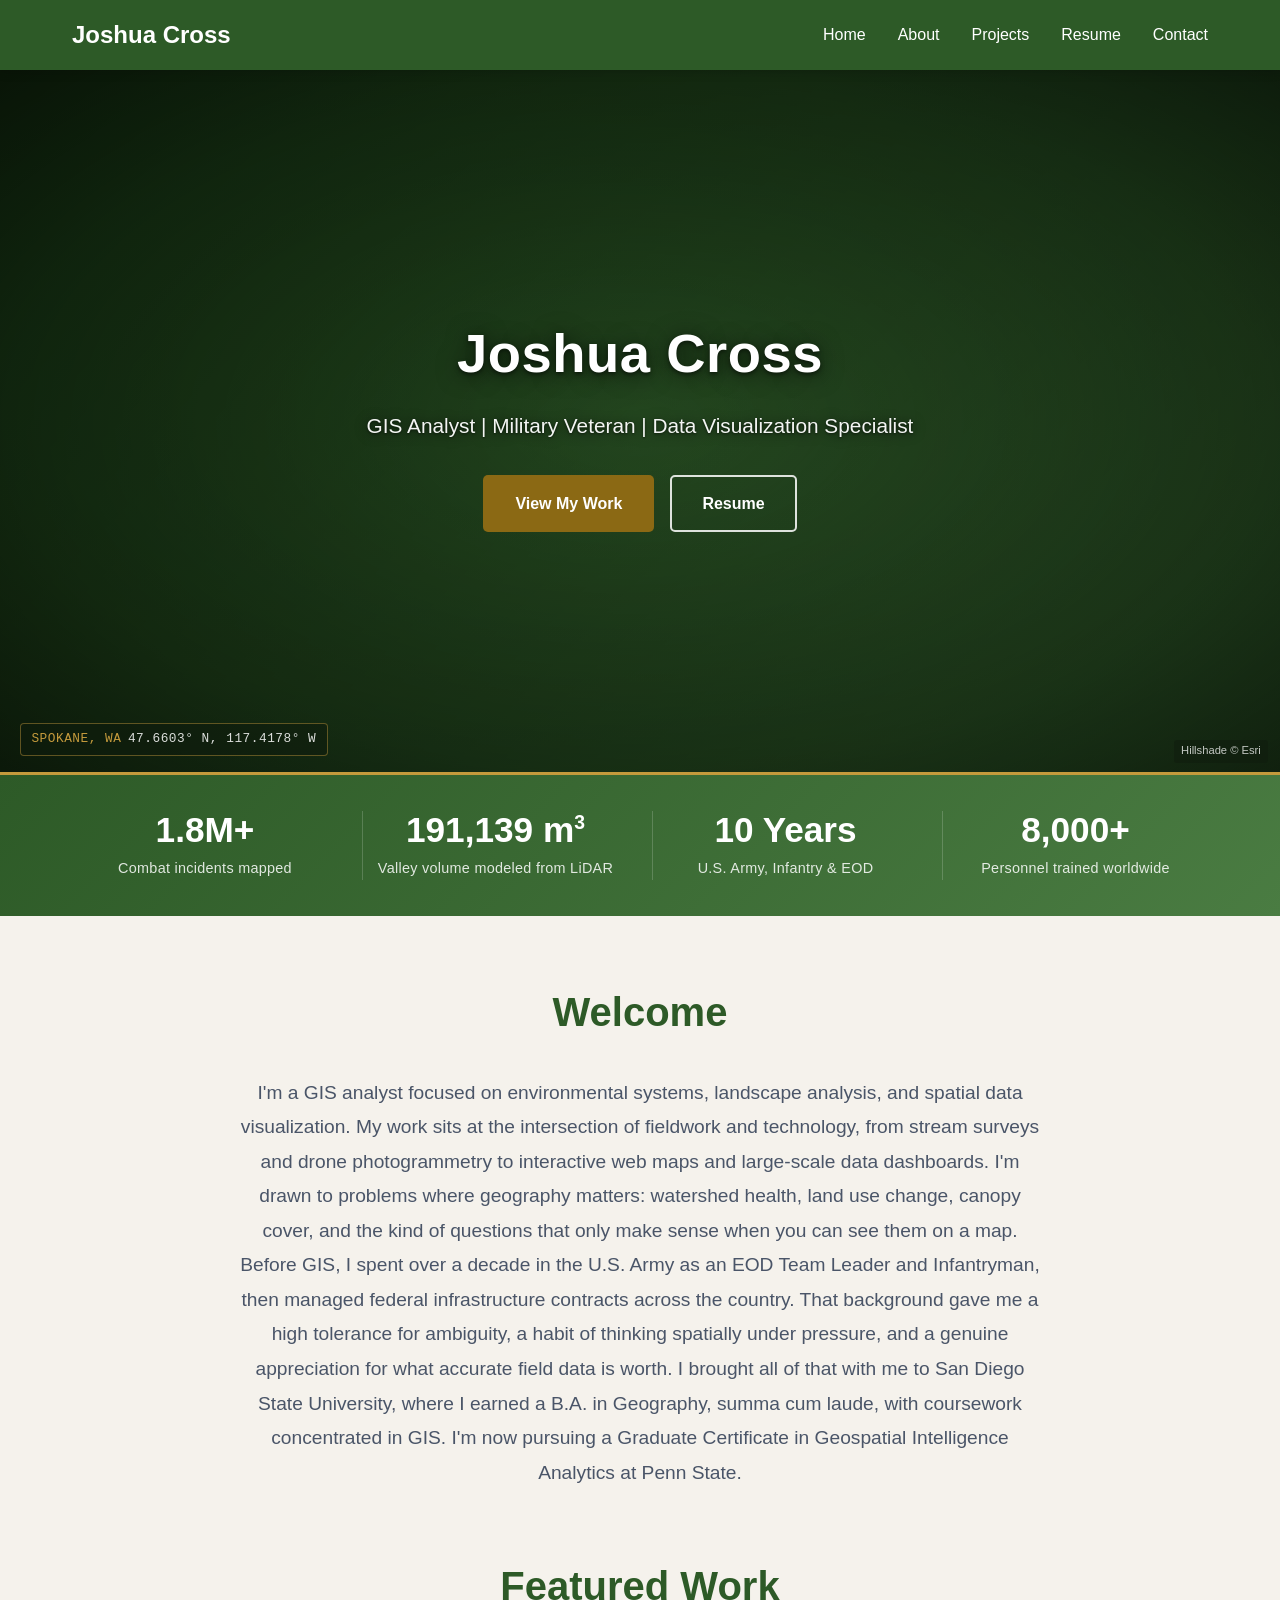
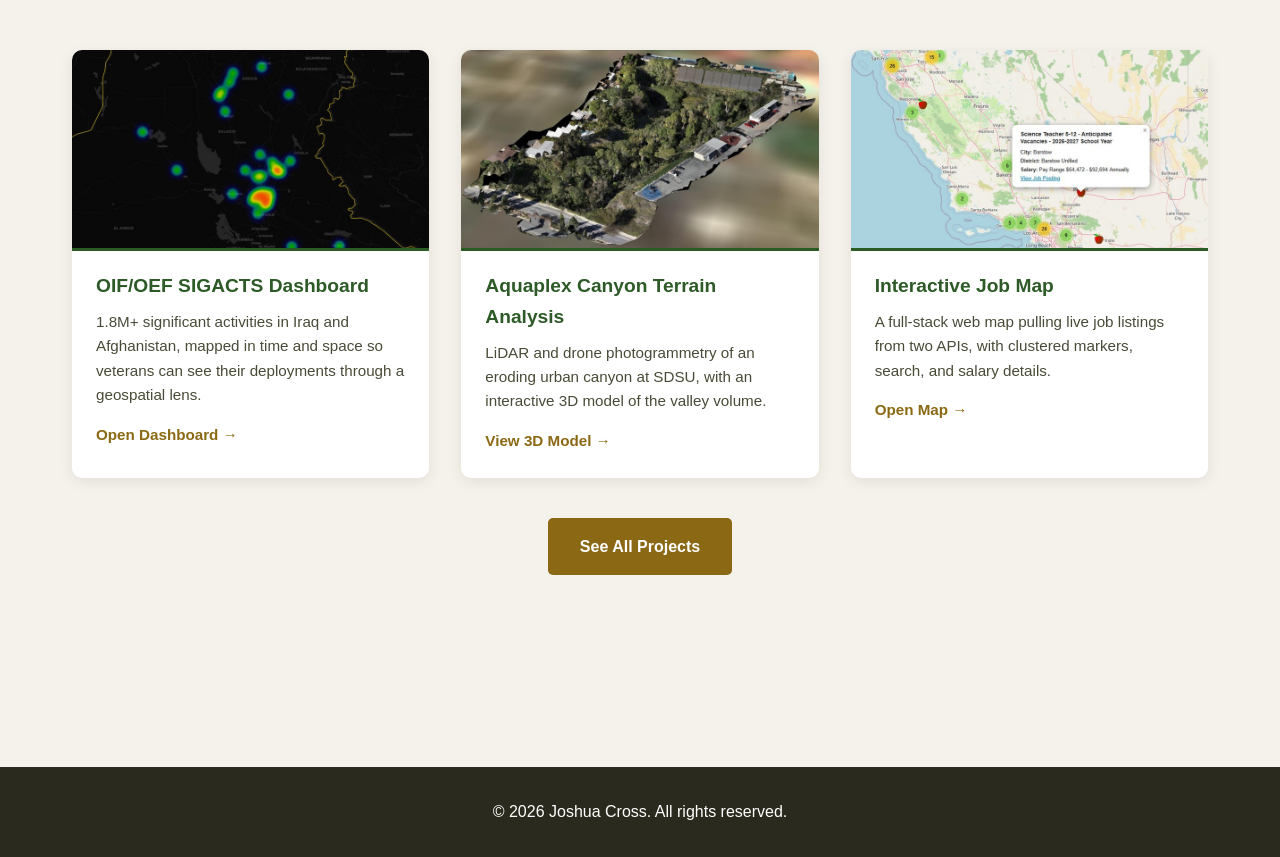
==== commit ad704e2a: "Add numbers strip and featured work to home page Co-Authored-By: Claude Opus 5.5 <noreply@anthropic." ====
--- a/index.html
+++ b/index.html
@@ -155,6 +155,15 @@
     </div>
   </section>
 
+  <section class="stats-strip" aria-label="Highlights">
+    <ul>
+      <li><span class="stat-number">1.8M+</span><span class="stat-label">Combat incidents mapped</span></li>
+      <li><span class="stat-number">191,139 m<sup>3</sup></span><span class="stat-label">Valley volume modeled from LiDAR</span></li>
+      <li><span class="stat-number">10 Years</span><span class="stat-label">U.S. Army, Infantry &amp; EOD</span></li>
+      <li><span class="stat-number">8,000+</span><span class="stat-label">Personnel trained worldwide</span></li>
+    </ul>
+  </section>
+
   <div class="container">
     <section>
       <h2>Welcome</h2>
@@ -174,6 +183,37 @@
         Certificate in Geospatial Intelligence Analytics at Penn State.
       </p>
     </section>
+
+    <section>
+      <h2>Featured Work</h2>
+      <div class="featured-grid">
+        <a class="featured-card" href="sigacts/">
+          <span class="project-thumb"><img src="images/thumb-sigacts.jpg" alt="Heatmap of significant activities across central Iraq" width="800" height="450" loading="lazy"></span>
+          <div class="featured-body">
+            <h3>OIF/OEF SIGACTS Dashboard</h3>
+            <p>1.8M+ significant activities in Iraq and Afghanistan, mapped in time and space so veterans can see their deployments through a geospatial lens.</p>
+            <span class="project-link">Open Dashboard &rarr;</span>
+          </div>
+        </a>
+        <a class="featured-card" href="aquaplex-3d.html">
+          <span class="project-thumb"><img src="images/thumb-aquaplex-sfm.jpg" alt="Drone photogrammetry model of Aquaplex Canyon" width="800" height="450" loading="lazy"></span>
+          <div class="featured-body">
+            <h3>Aquaplex Canyon Terrain Analysis</h3>
+            <p>LiDAR and drone photogrammetry of an eroding urban canyon at SDSU, with an interactive 3D model of the valley volume.</p>
+            <span class="project-link">View 3D Model &rarr;</span>
+          </div>
+        </a>
+        <a class="featured-card" href="map.html">
+          <span class="project-thumb"><img src="images/thumb-job-map.jpg" alt="Clustered job markers across California" width="800" height="450" loading="lazy"></span>
+          <div class="featured-body">
+            <h3>Interactive Job Map</h3>
+            <p>A full-stack web map pulling live job listings from two APIs, with clustered markers, search, and salary details.</p>
+            <span class="project-link">Open Map &rarr;</span>
+          </div>
+        </a>
+      </div>
+      <p class="section-more"><a href="projects.html" class="btn">See All Projects</a></p>
+    </section>
   </div>
 
   <footer>
--- a/portfolio-style.css
+++ b/portfolio-style.css
@@ -265,6 +265,27 @@
   font-weight: 500;
 }
 
+/* Project thumbnails (optional: cards without one show the header only) */
+.project-thumb {
+  display: block;
+  aspect-ratio: 16 / 9;
+  overflow: hidden;
+  background-color: var(--light-surface);
+  border-bottom: 3px solid var(--primary-green);
+}
+
+.project-thumb img {
+  display: block;
+  width: 100%;
+  height: 100%;
+  object-fit: cover;
+  transition: transform 0.5s ease;
+}
+
+.project-card:hover .project-thumb img {
+  transform: scale(1.04);
+}
+
 /* Resume Section */
 .resume-section {
   background-color: var(--light-surface);
@@ -370,6 +391,74 @@
   margin-top: 4rem;
 }
 
+/* ===== Home: numbers strip ===== */
+.stats-strip {
+  background: linear-gradient(135deg, var(--primary-green) 0%, var(--secondary-green) 100%);
+  border-top: 3px solid var(--accent-tan);
+  color: var(--white);
+  margin-bottom: 0;
+}
+.stats-strip ul {
+  list-style: none;
+  max-width: 1200px;
+  margin: 0 auto;
+  padding: 2.25rem 2rem;
+  display: grid;
+  grid-template-columns: repeat(4, 1fr);
+  gap: 1.5rem;
+  text-align: center;
+}
+.stats-strip li { padding: 0 0.5rem; }
+.stats-strip li + li { border-left: 1px solid rgba(255,255,255,0.18); }
+.stat-number {
+  display: block;
+  font-size: 2.2rem;
+  font-weight: 700;
+  line-height: 1.1;
+  color: var(--white);
+}
+.stat-number sup { font-size: 0.55em; }
+.stat-label {
+  display: block;
+  margin-top: 0.4rem;
+  font-size: 0.9rem;
+  color: rgba(255,255,255,0.85);
+  letter-spacing: 0.02em;
+}
+
+/* ===== Home: featured work ===== */
+.featured-grid {
+  display: grid;
+  grid-template-columns: repeat(3, 1fr);
+  gap: 2rem;
+}
+.featured-card {
+  display: block;
+  background: var(--white);
+  border-radius: 10px;
+  overflow: hidden;
+  box-shadow: 0 4px 15px rgba(0,0,0,0.08);
+  text-decoration: none;
+  color: inherit;
+  transition: transform 0.3s, box-shadow 0.3s;
+}
+.featured-card:hover { transform: translateY(-5px); box-shadow: 0 8px 25px rgba(0,0,0,0.13); }
+.featured-card:hover .project-thumb img { transform: scale(1.04); }
+.featured-body { padding: 1.25rem 1.5rem 1.5rem; }
+.featured-body h3 { color: var(--primary-green); font-size: 1.2rem; margin-bottom: 0.5rem; }
+.featured-body p { color: var(--medium-gray); font-size: 0.95rem; line-height: 1.6; margin-bottom: 0.9rem; }
+.featured-body .project-link { font-size: 0.95rem; }
+.section-more { text-align: center; margin-top: 2.5rem; }
+
+@media (max-width: 900px) {
+  .stats-strip ul { grid-template-columns: repeat(2, 1fr); row-gap: 1.75rem; }
+  .stats-strip li:nth-child(3) { border-left: none; }
+  .featured-grid { grid-template-columns: 1fr; max-width: 520px; margin: 0 auto; }
+}
+@media (max-width: 480px) {
+  .stat-number { font-size: 1.8rem; }
+}
+
 /* Responsive Design */
 @media (max-width: 768px) {
   .nav-container {
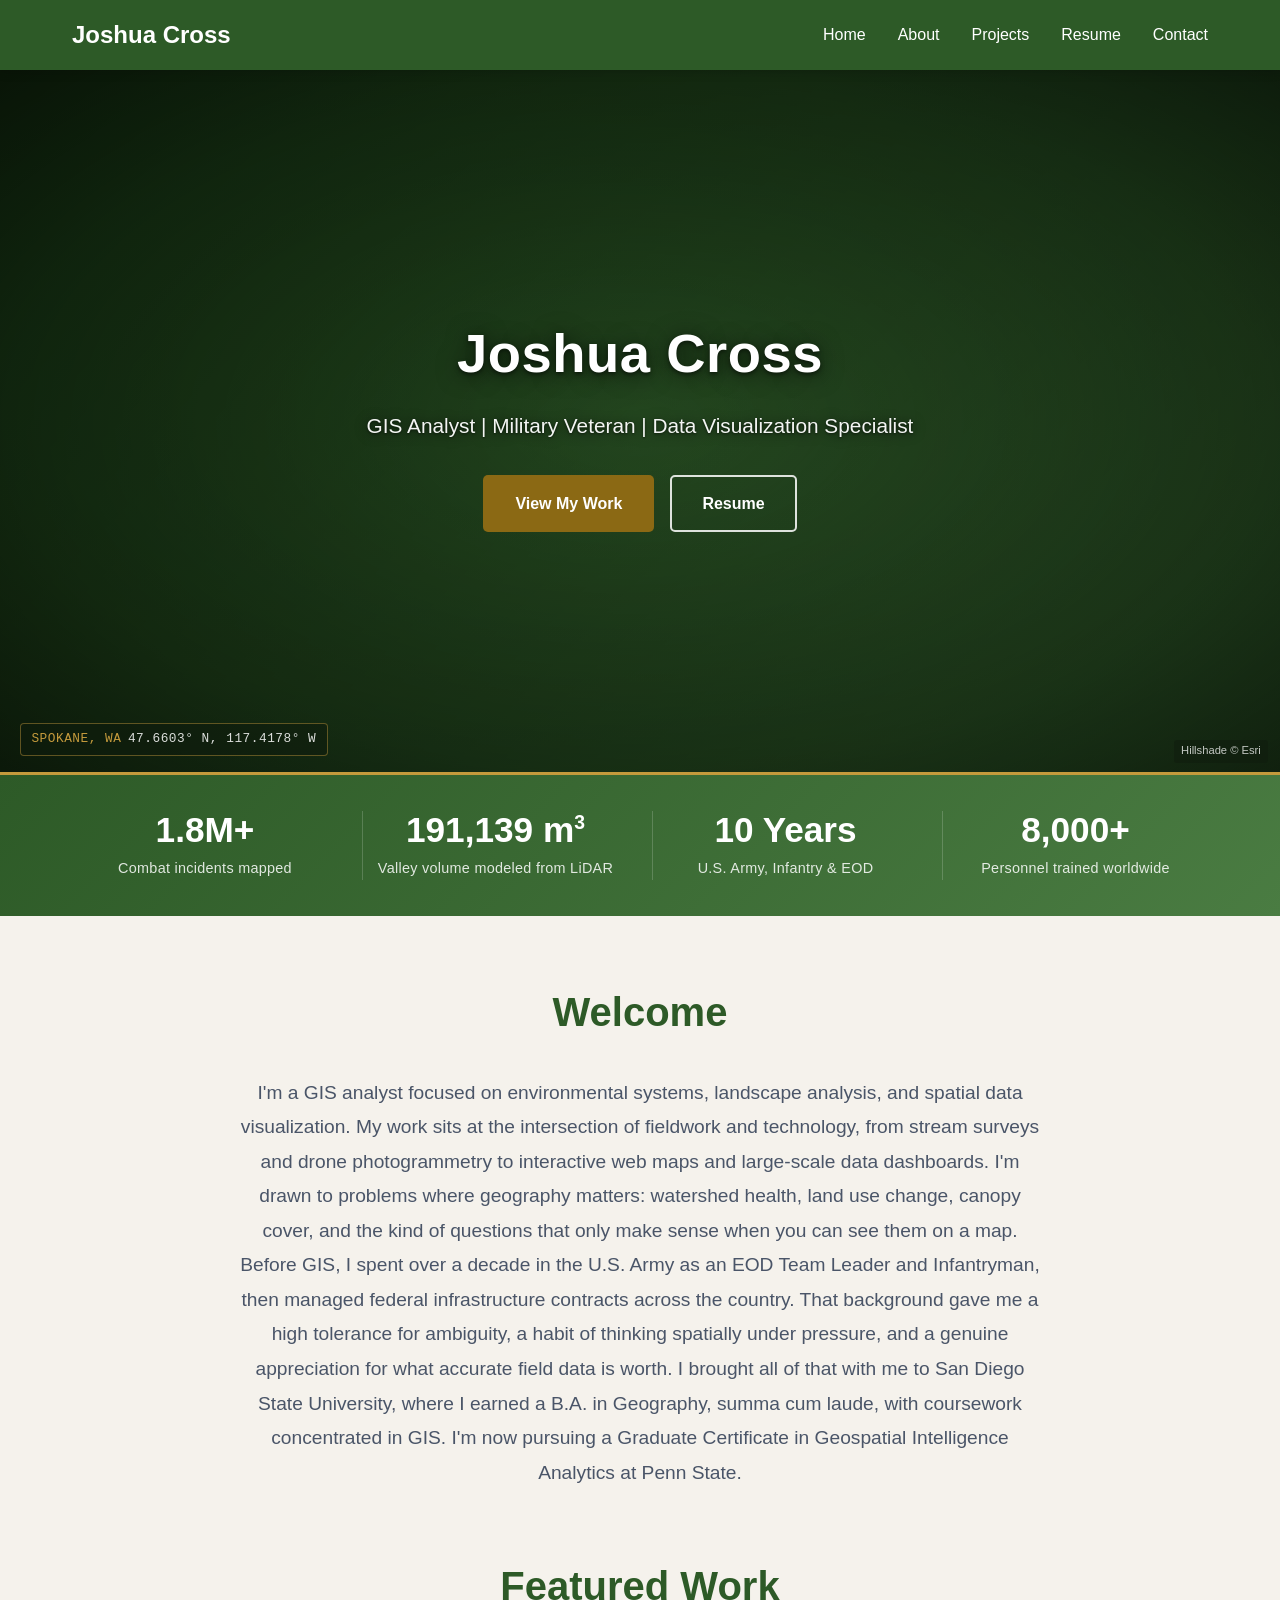
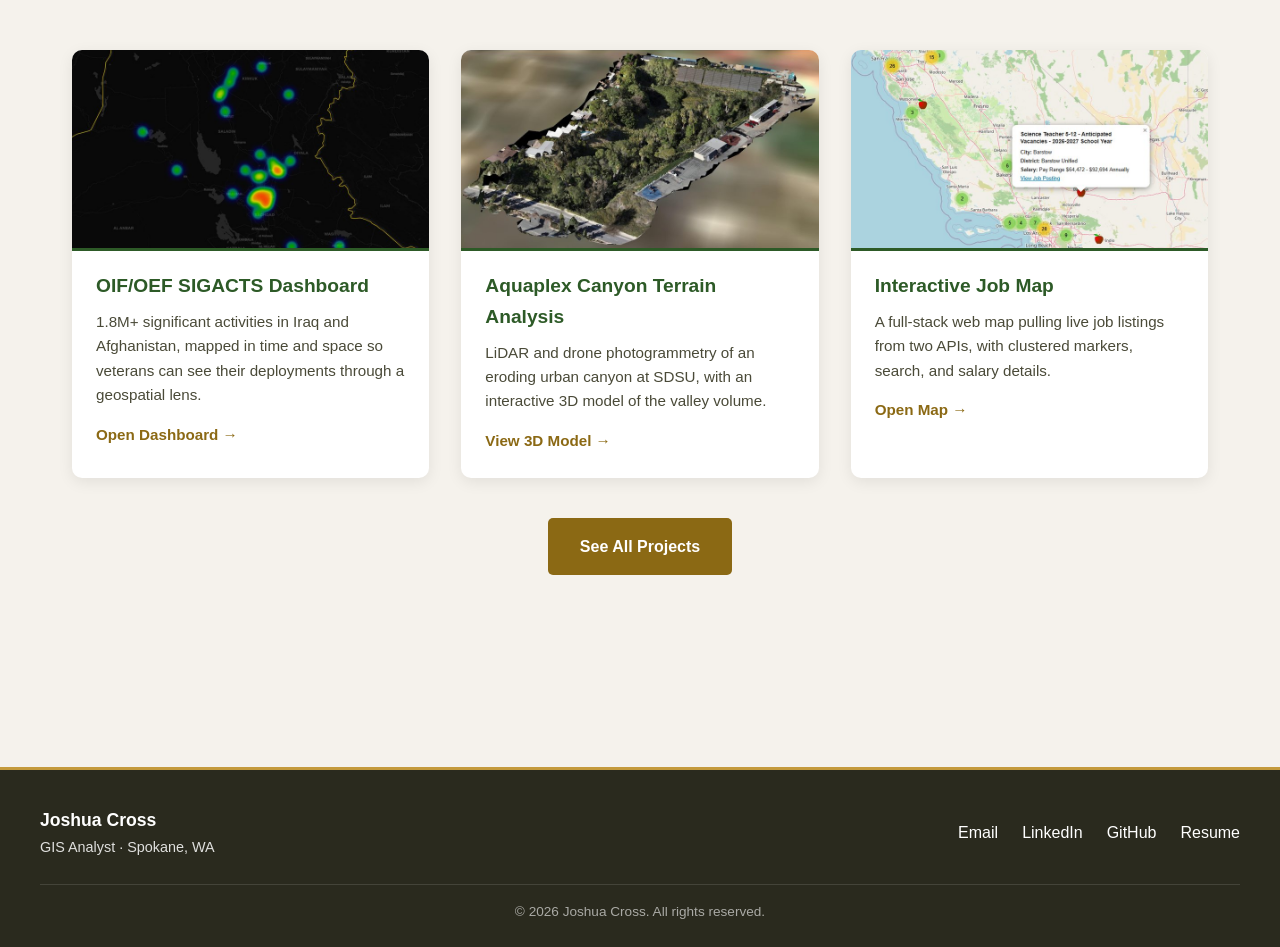
==== commit 68bd11f3: "Add topo favicon and a footer with contact links to all pages Co-Authored-By: Claude Opus 5.5 <norep" ====
--- a/index.html
+++ b/index.html
@@ -4,6 +4,9 @@
   <meta charset="UTF-8">
   <meta name="viewport" content="width=device-width, initial-scale=1.0">
   <title>Joshua Cross - GIS Analyst Portfolio</title>
+  <link rel="icon" href="favicon.svg" type="image/svg+xml">
+  <link rel="icon" href="favicon-32.png" type="image/png" sizes="32x32">
+  <link rel="apple-touch-icon" href="apple-touch-icon.png">
   <link rel="stylesheet" href="portfolio-style.css">
   <link rel="stylesheet" href="sigacts/lib/leaflet.css">
   <script src="sigacts/lib/leaflet.js"></script>
@@ -216,8 +219,20 @@
     </section>
   </div>
 
-  <footer>
-    <p>&copy; 2026 Joshua Cross. All rights reserved.</p>
+  <footer class="site-footer">
+    <div class="footer-inner">
+      <div class="footer-id">
+        <strong>Joshua Cross</strong>
+        <span>GIS Analyst &middot; Spokane, WA</span>
+      </div>
+      <div class="footer-links" role="navigation" aria-label="Contact and profiles">
+        <a href="mailto:cross124@hotmail.com">Email</a>
+        <a href="https://www.linkedin.com/in/joshuajcross/" target="_blank" rel="noopener">LinkedIn</a>
+        <a href="https://github.com/crosseodtech-alt" target="_blank" rel="noopener">GitHub</a>
+        <a href="resume.html">Resume</a>
+      </div>
+    </div>
+    <p class="footer-copy">&copy; 2026 Joshua Cross. All rights reserved.</p>
   </footer>
 
   <script>
--- a/portfolio-style.css
+++ b/portfolio-style.css
@@ -383,12 +383,45 @@
 }
 
 /* Footer */
-footer {
+footer.site-footer {
   background-color: var(--dark-gray);
-  color: var(--white);
+  color: rgba(255,255,255,0.85);
+  padding: 2.25rem 2rem 1.5rem;
+  margin-top: 4rem;
+  border-top: 3px solid var(--accent-tan);
+}
+.footer-inner {
+  max-width: 1200px;
+  margin: 0 auto;
+  display: flex;
+  justify-content: space-between;
+  align-items: center;
+  gap: 1.5rem;
+  flex-wrap: wrap;
+}
+.footer-id strong { display: block; color: var(--white); font-size: 1.1rem; }
+.footer-id span { font-size: 0.9rem; }
+.footer-links { display: flex; gap: 1.5rem; flex-wrap: wrap; }
+.footer-links a {
+  color: var(--white);
+  text-decoration: none;
+  font-weight: 500;
+  border-bottom: 1px solid transparent;
+  transition: color 0.3s, border-color 0.3s;
+}
+.footer-links a:hover { color: var(--accent-tan); border-color: var(--accent-tan); }
+.footer-copy {
+  max-width: 1200px;
+  margin: 1.5rem auto 0;
+  padding-top: 1rem;
+  border-top: 1px solid rgba(255,255,255,0.12);
+  font-size: 0.85rem;
+  color: rgba(255,255,255,0.6);
   text-align: center;
-  padding: 2rem;
-  margin-top: 4rem;
+}
+@media (max-width: 600px) {
+  .footer-inner { flex-direction: column; text-align: center; }
+  .footer-links { justify-content: center; }
 }
 
 /* ===== Home: numbers strip ===== */
